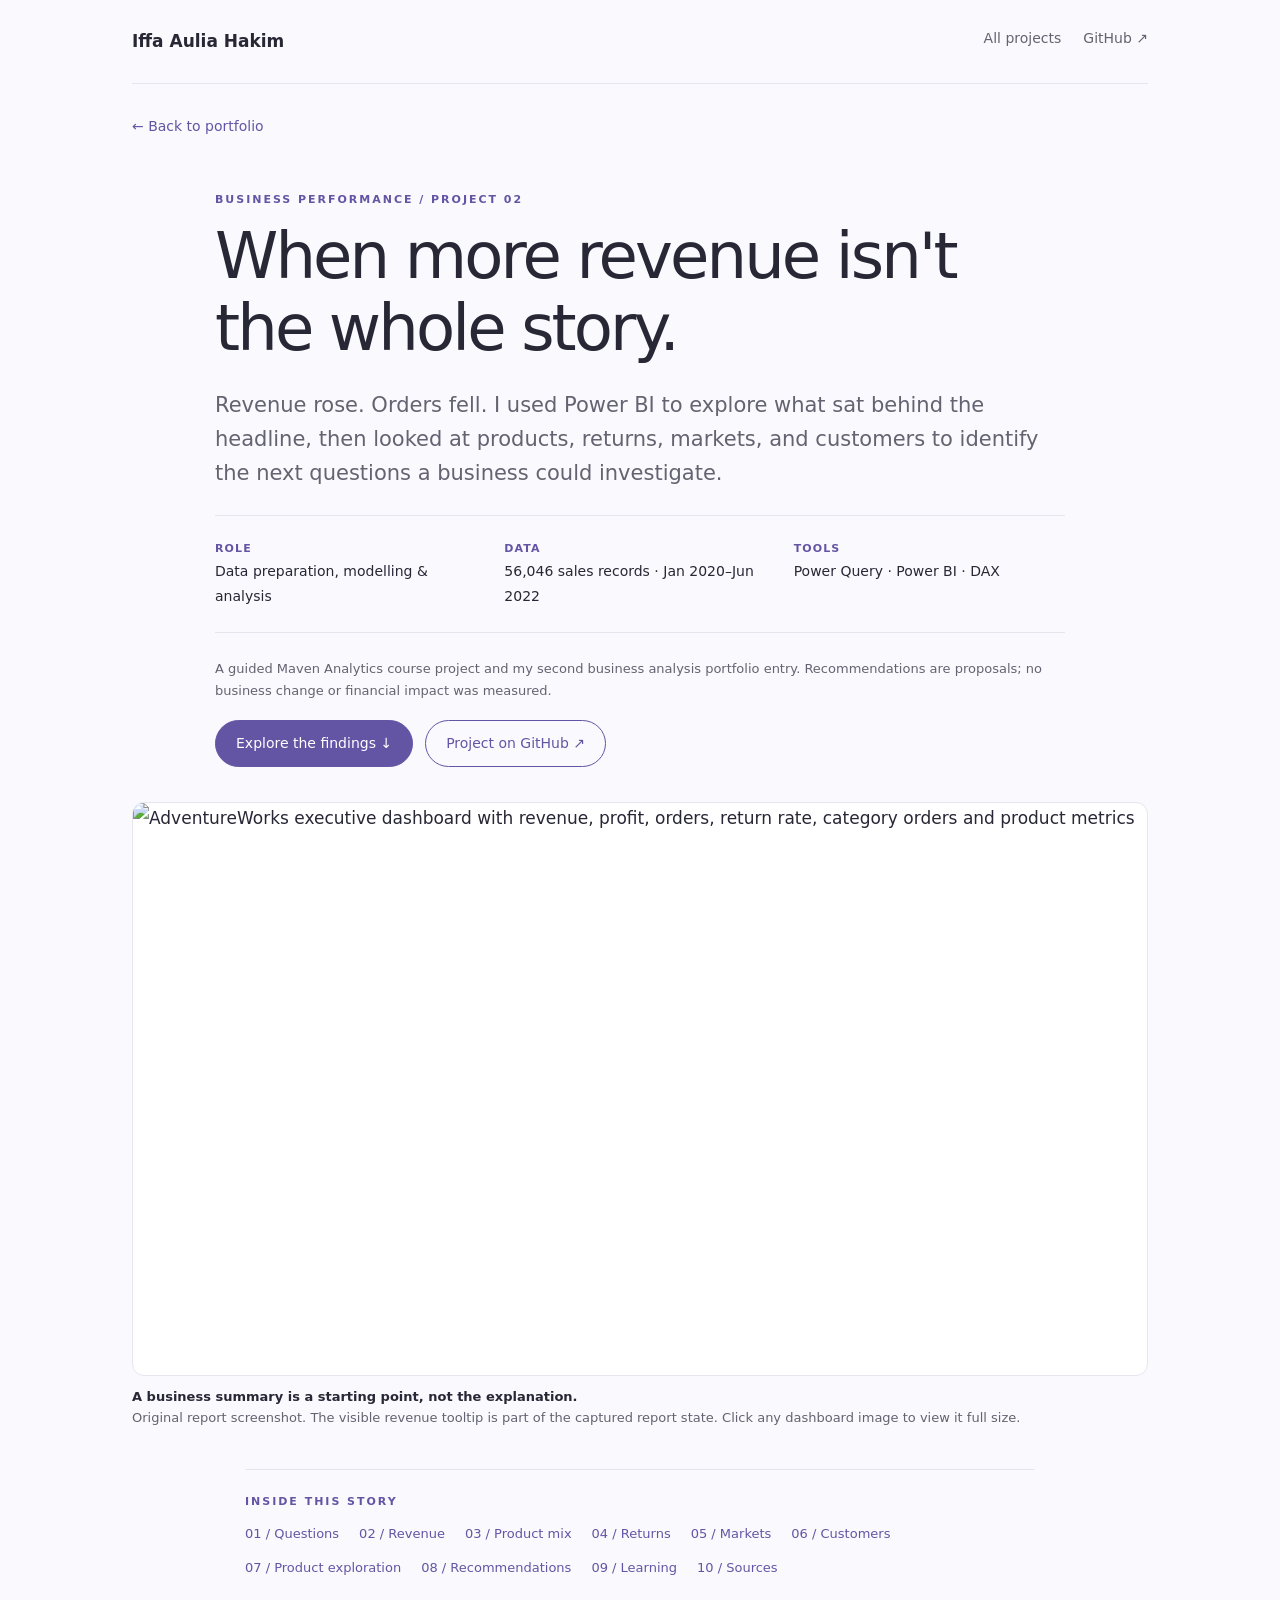
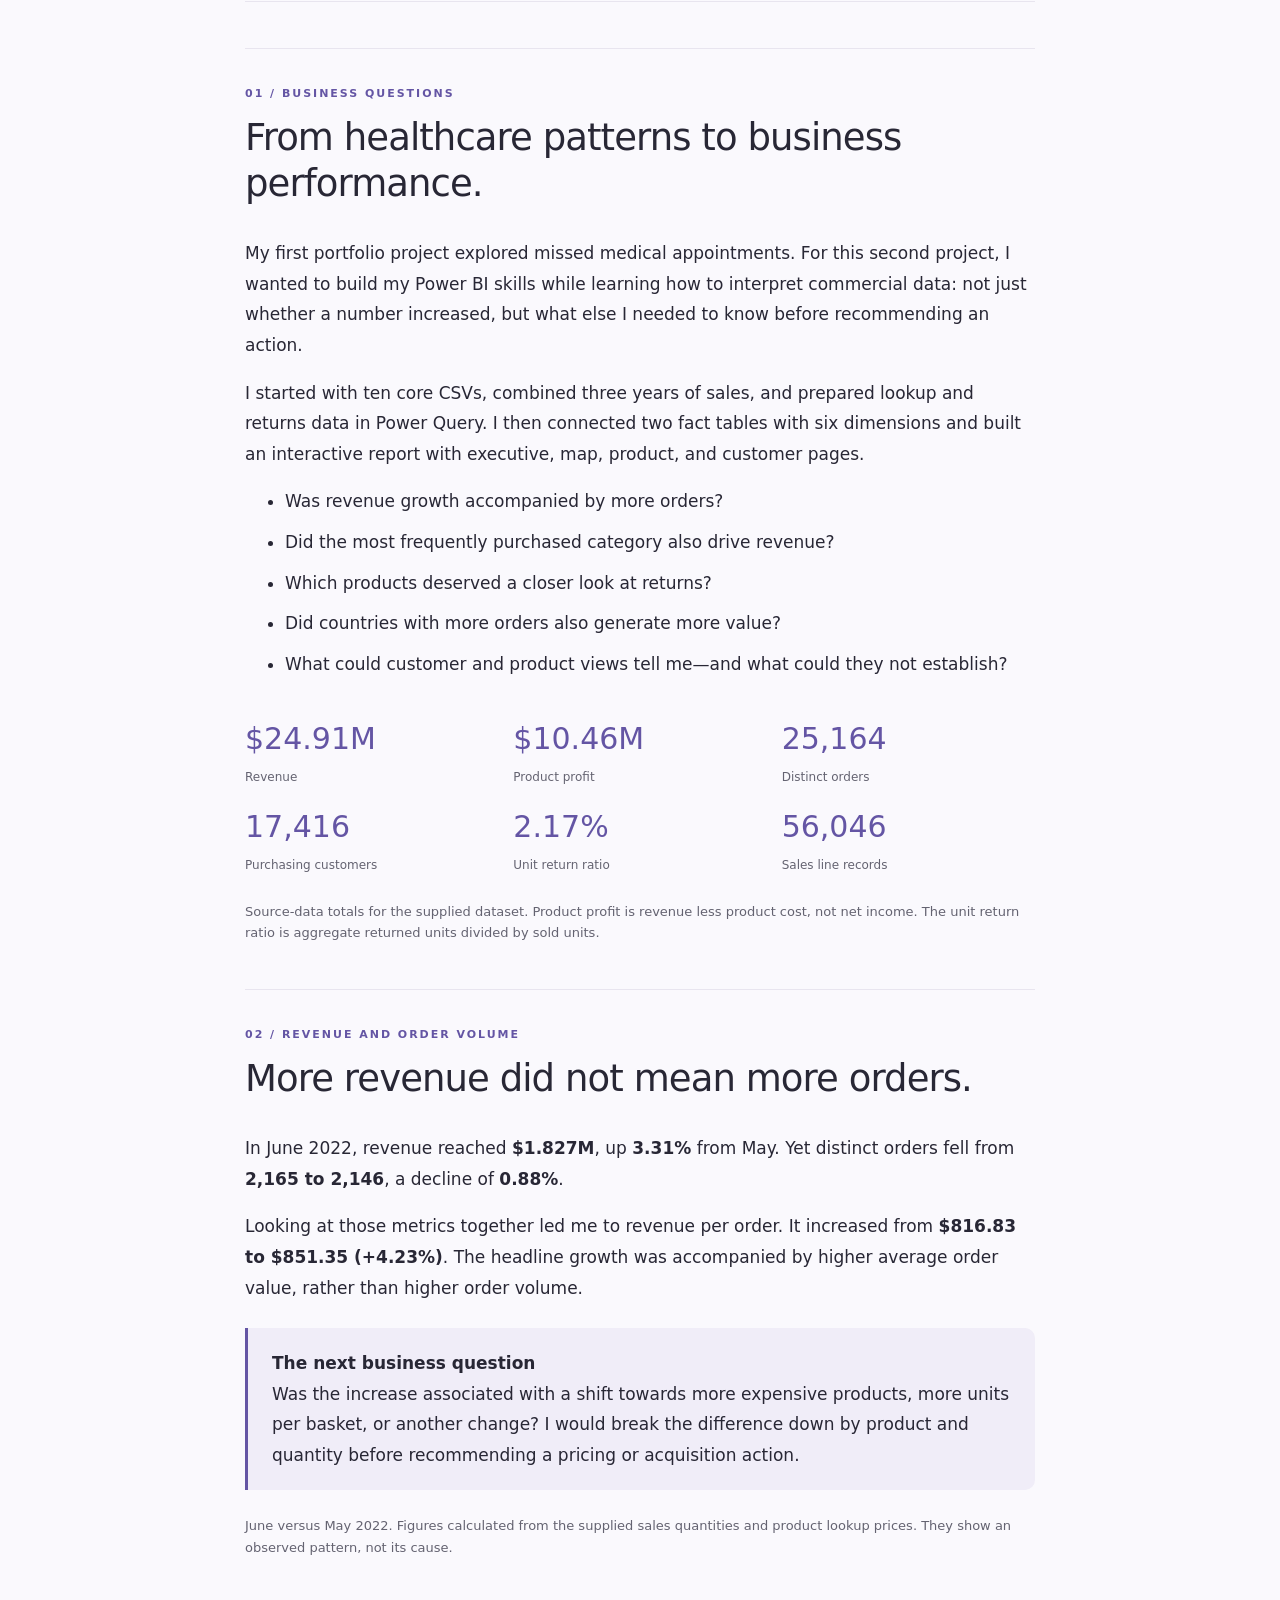
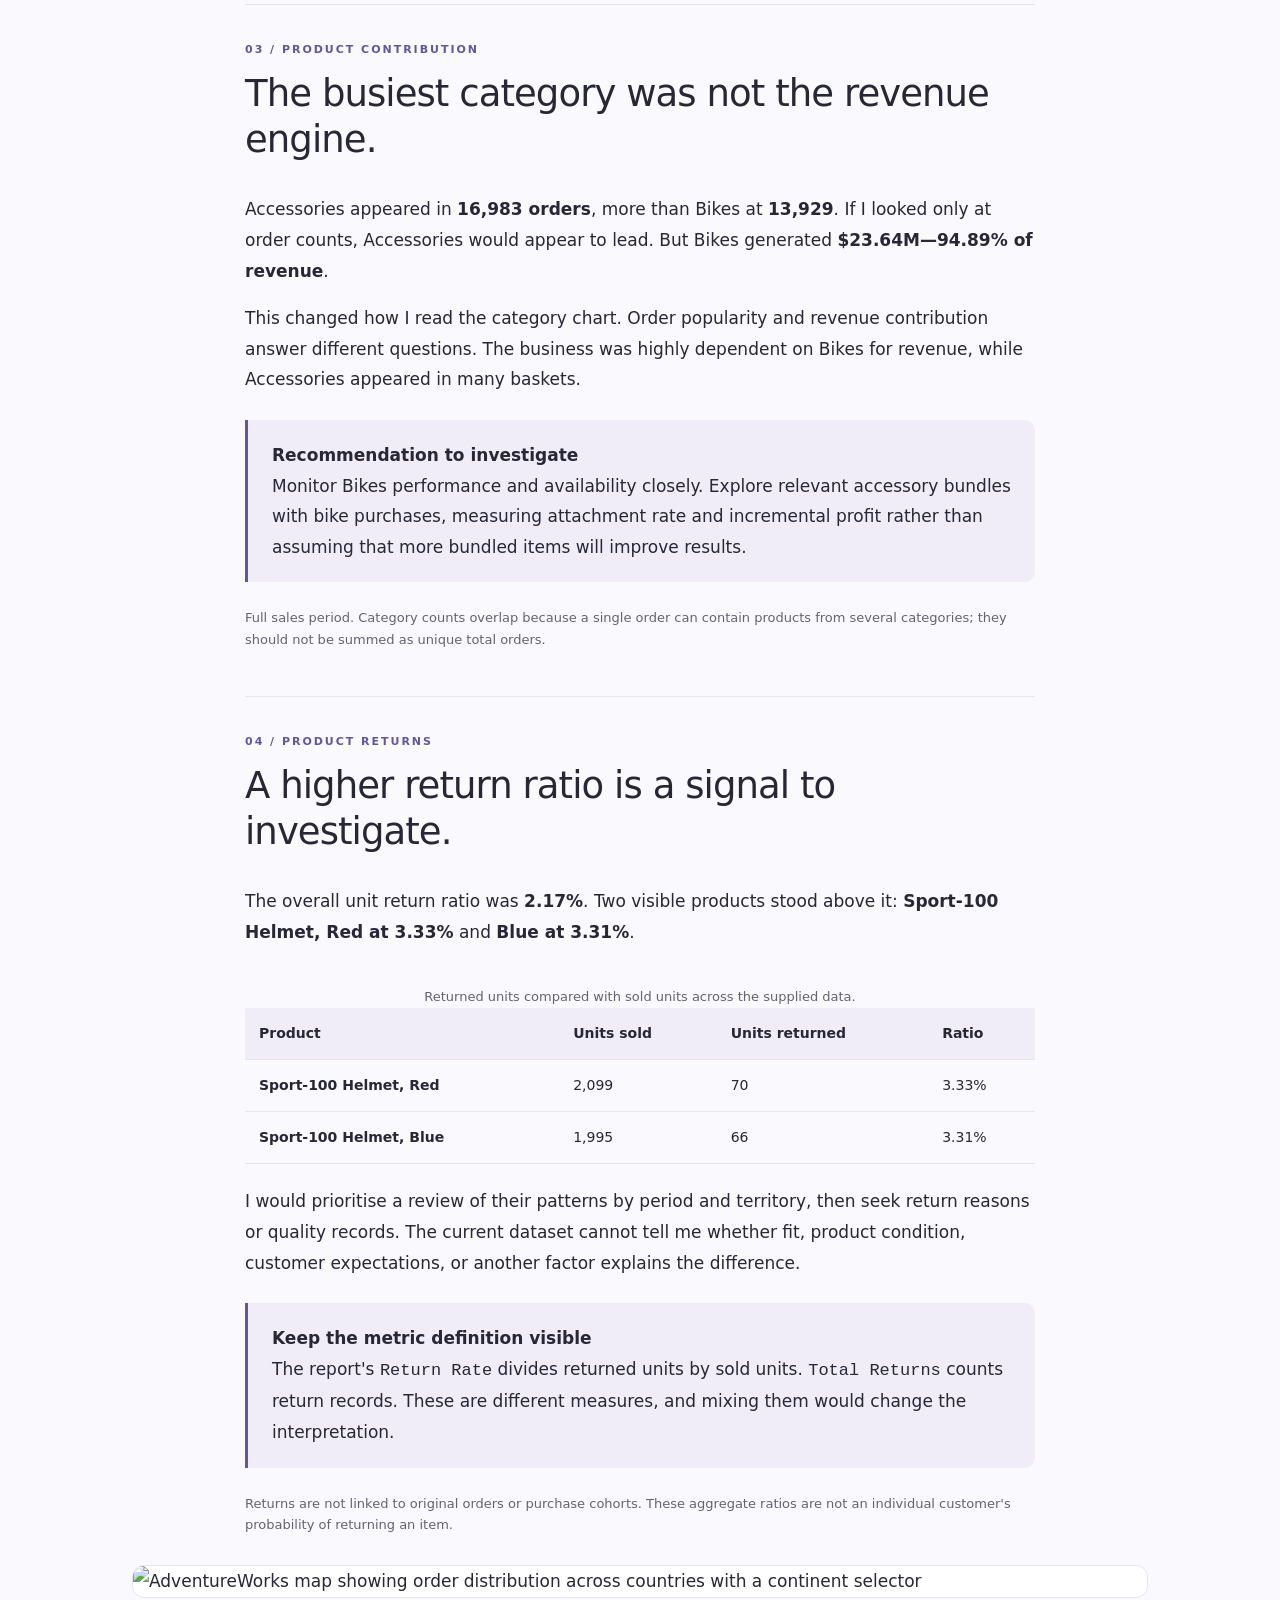
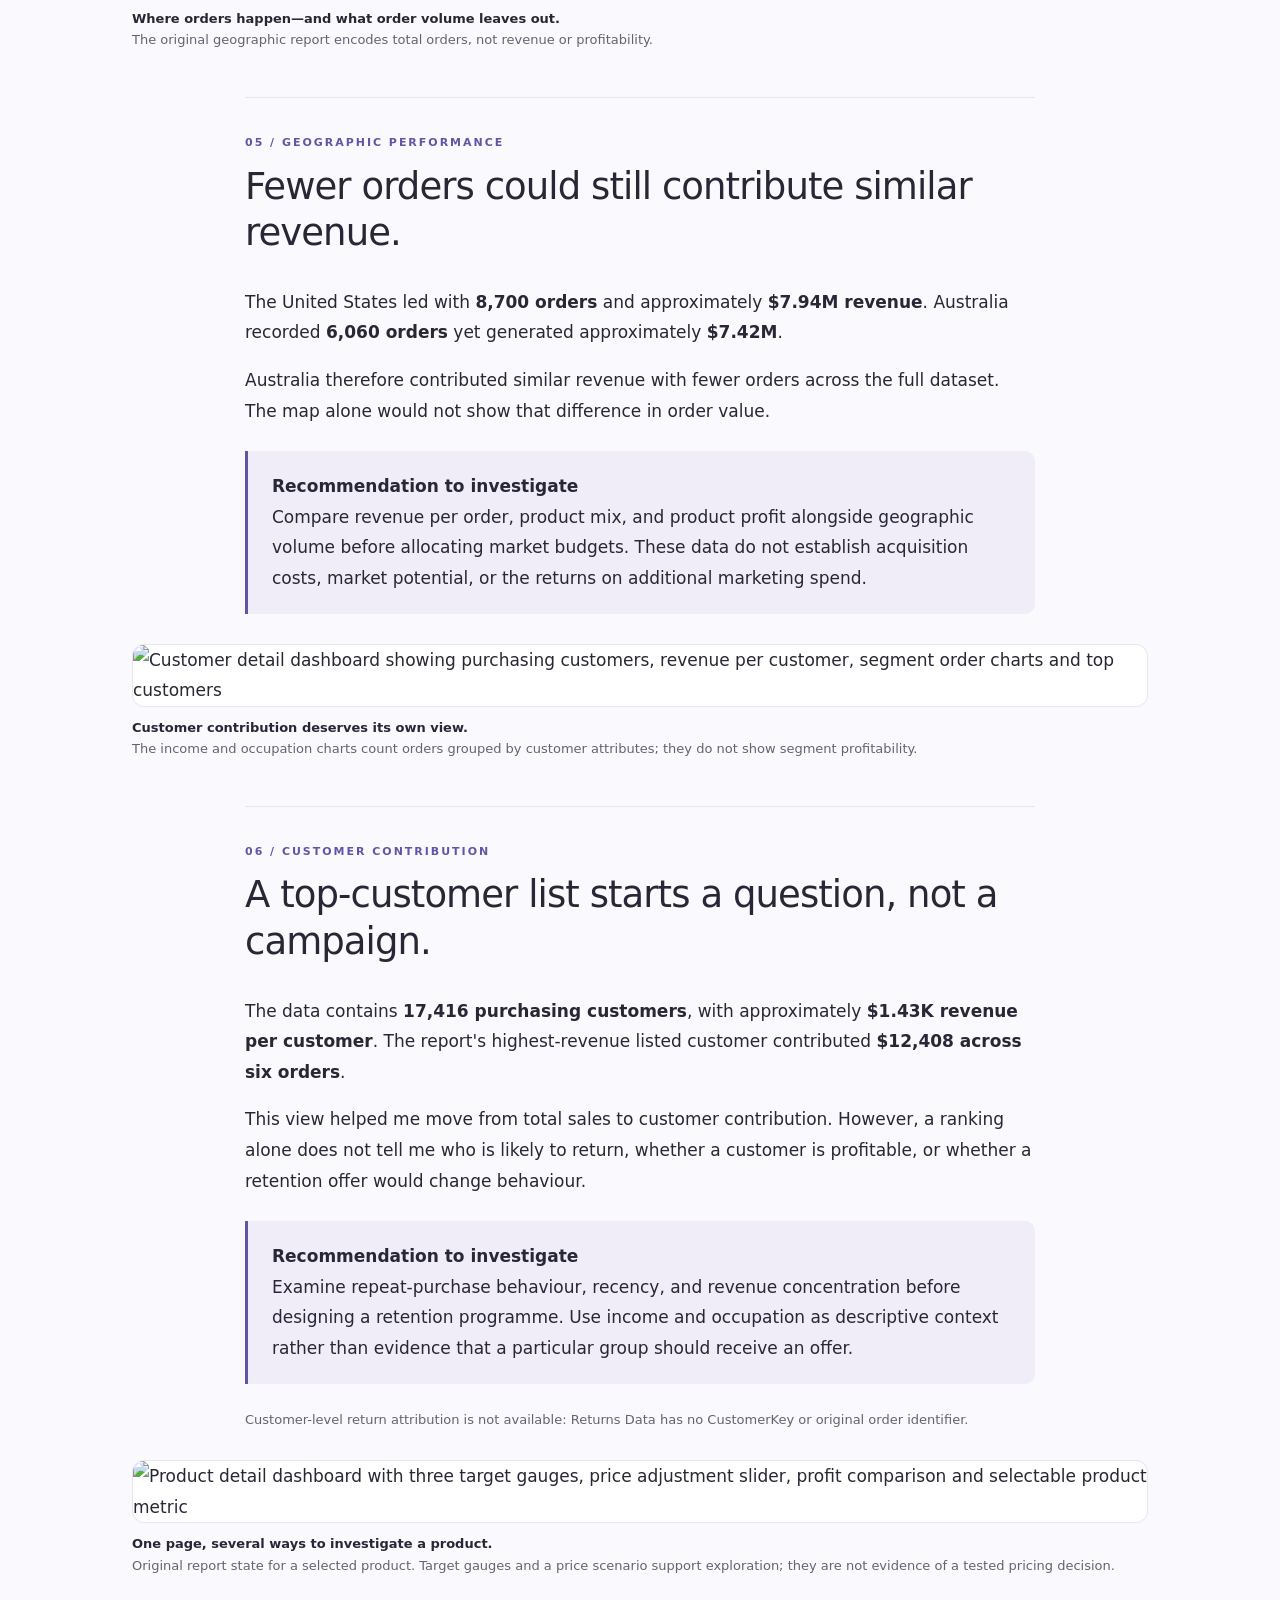
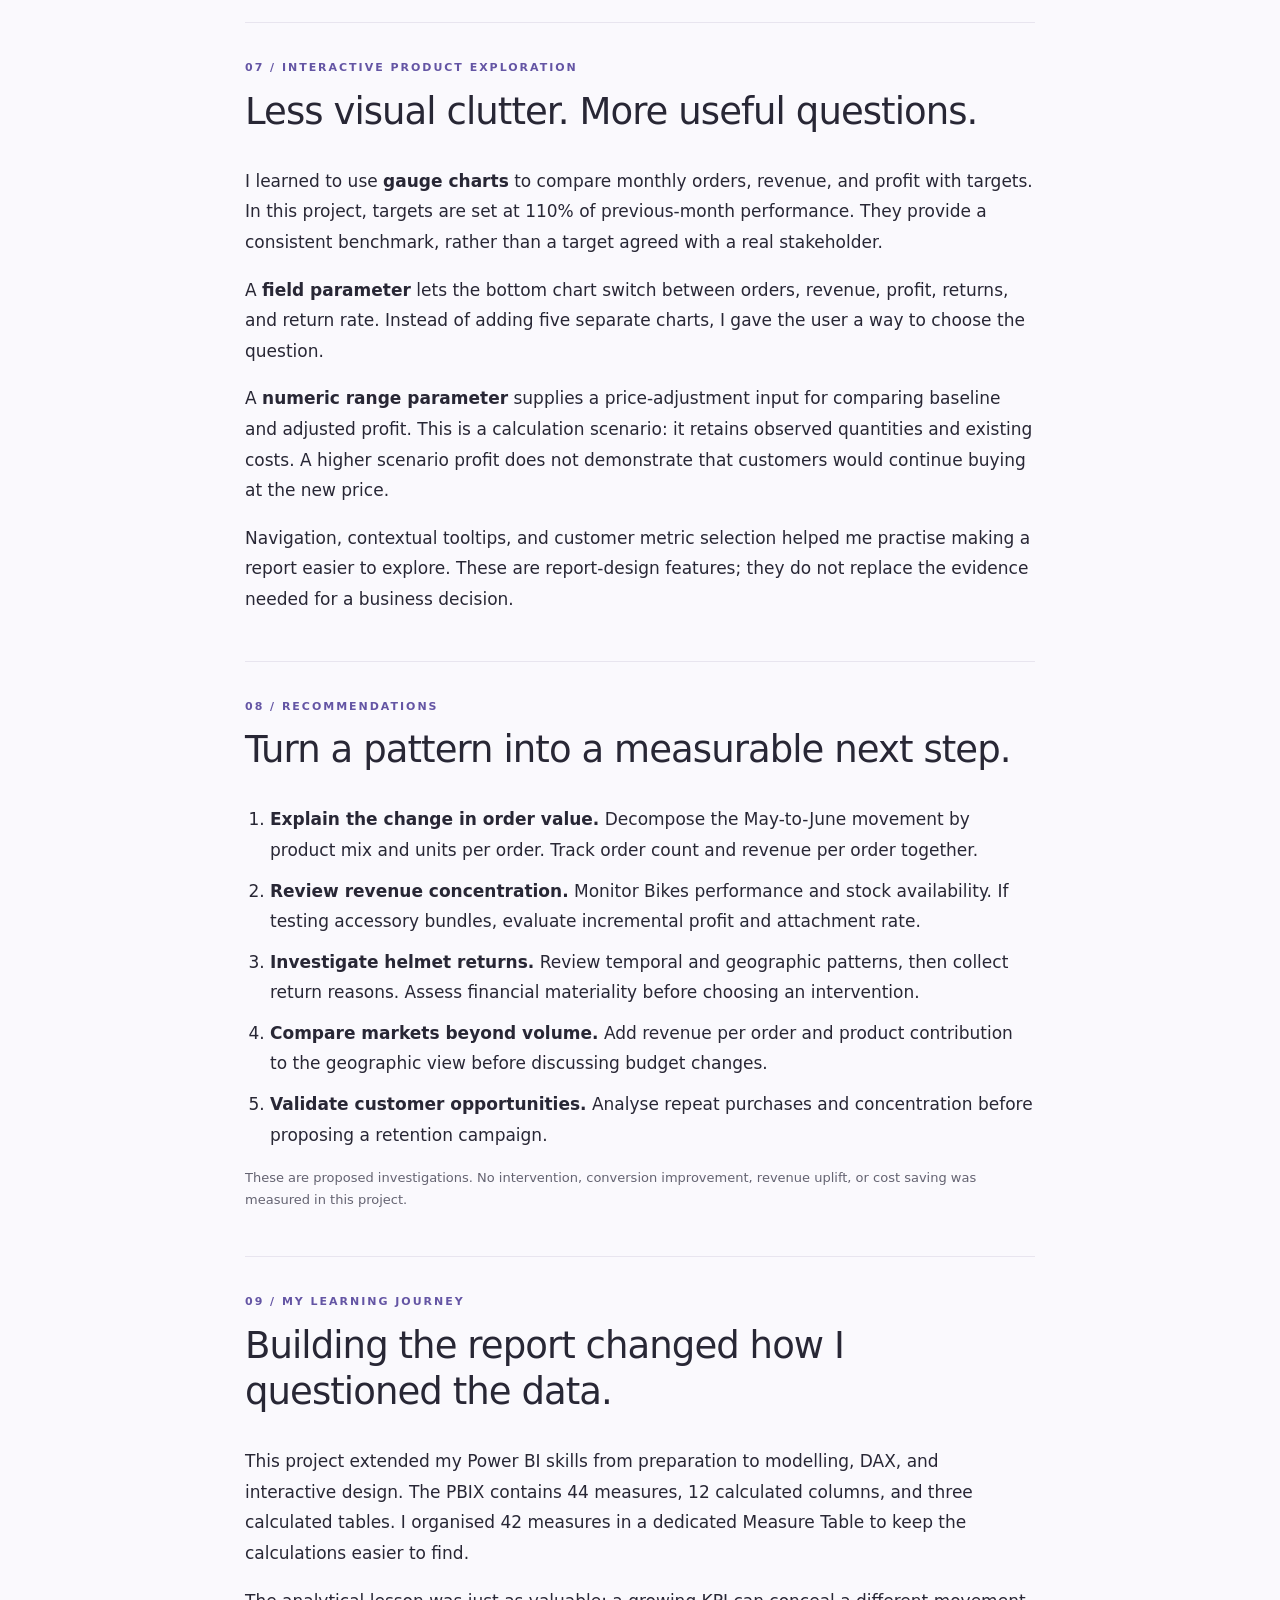
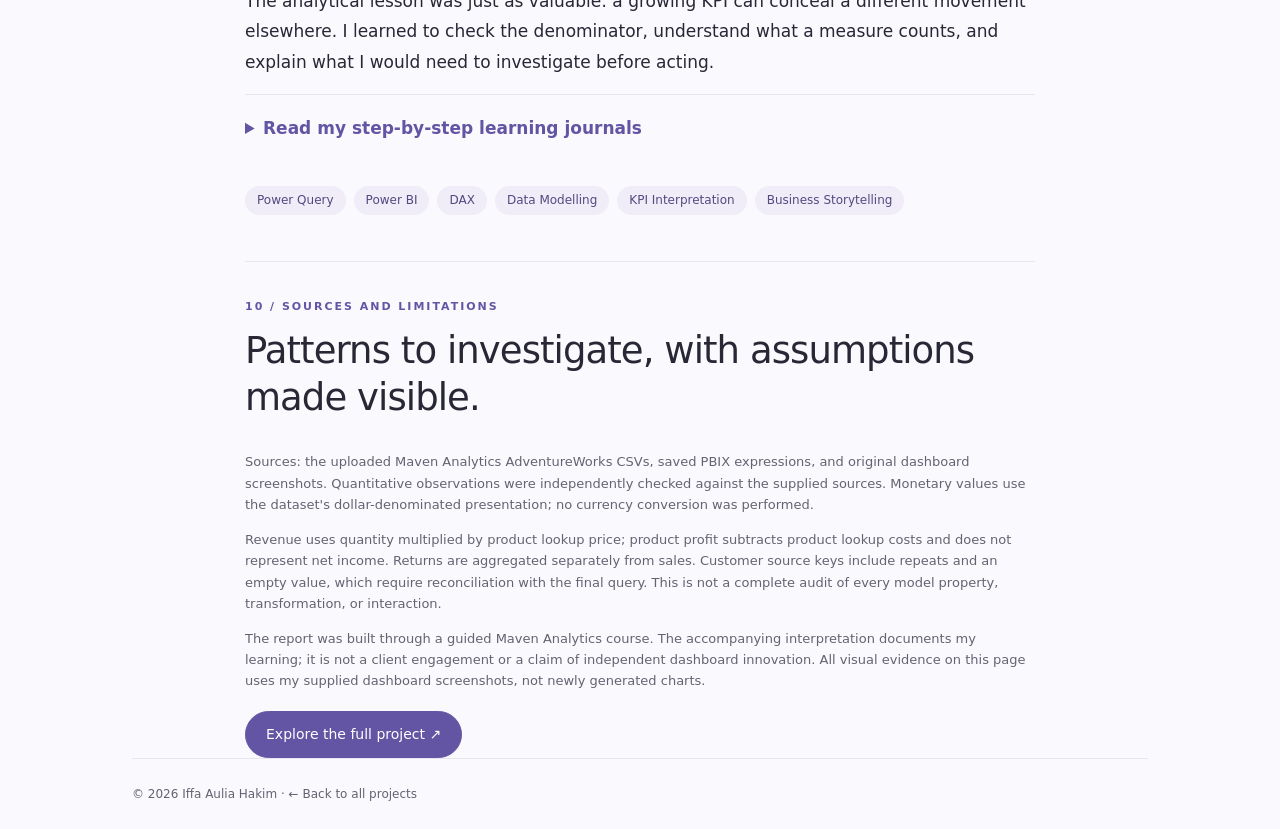
==== adventureworks.html @ 163617a6 "upload adventureworks.html" ====
<!doctype html>
<html lang="en">
<head>
<meta charset="utf-8"><meta name="viewport" content="width=device-width,initial-scale=1">
<meta name="description" content="Revenue grew while orders fell. A Power BI learning project exploring product mix, returns, geography, and customers in AdventureWorks.">
<title>When More Revenue Isn't the Whole Story | Iffa Aulia Hakim</title>
<style>
:root{--ink:#282735;--muted:#646371;--accent:#6455a4;--line:#e8e5ef;--paper:#faf9fd}*{box-sizing:border-box}html{scroll-behavior:smooth}body{margin:0;background:var(--paper);color:var(--ink);font:17px/1.8 system-ui,-apple-system,BlinkMacSystemFont,'Segoe UI',sans-serif}a{color:inherit;text-decoration:none}a:focus-visible{outline:3px solid var(--accent);outline-offset:5px}a:hover{color:var(--accent)}.wrap{max-width:1080px;margin:auto;padding:0 32px}.nav{display:flex;justify-content:space-between;gap:20px;padding:26px 0;border-bottom:1px solid var(--line)}.brand{font-weight:650}.links{display:flex;gap:22px;font-size:14px;color:var(--muted)}main{padding-bottom:70px}.back{display:inline-block;margin-top:30px;font-size:14px;color:var(--accent)}.hero{max-width:850px;margin:50px auto 35px}.eyebrow{text-transform:uppercase;letter-spacing:.18em;font-size:11px;color:var(--accent);font-weight:650}h1,h2,h3,p{margin-top:0}h1{font-size:clamp(37px,6.3vw,64px);font-weight:500;letter-spacing:-.045em;line-height:1.12;margin-bottom:25px}h2{font-size:clamp(27px,4vw,37px);line-height:1.25;font-weight:500;letter-spacing:-.025em}h3{font-size:21px;font-weight:600;line-height:1.4}.lede{font-size:21px;line-height:1.6;color:var(--muted)}.muted,figcaption,.small{color:var(--muted)}.small,figcaption{font-size:13px;line-height:1.65}.meta{display:grid;grid-template-columns:repeat(3,1fr);gap:18px;padding:23px 0;margin:25px 0;border-top:1px solid var(--line);border-bottom:1px solid var(--line);font-size:14px}.meta strong{display:block;font-size:11px;color:var(--accent);text-transform:uppercase;letter-spacing:.1em}.button{display:inline-block;border:1px solid var(--accent);padding:10px 20px;border-radius:28px;background:var(--accent);color:white;font-size:14px;margin:6px 12px 0 0}.button:hover{background:#514385;color:white}.secondary{color:var(--accent);background:transparent}.secondary:hover{background:#f0edf8;color:var(--accent)}figure{margin:30px 0}figure img{display:block;width:100%;height:auto;border:1px solid var(--line);border-radius:12px;background:white}figcaption{margin-top:10px}figcaption strong{display:block;color:var(--ink)}.story{max-width:790px;margin:auto}.toc{border-top:1px solid var(--line);border-bottom:1px solid var(--line);padding:22px 0;margin:40px 0;font-size:13px}.toc div{display:flex;flex-wrap:wrap;gap:10px 20px}.toc a{color:var(--accent)}section.chapter{border-top:1px solid var(--line);margin-top:46px;padding-top:35px;scroll-margin-top:24px}.takeaway{border-left:3px solid var(--accent);background:#f0edf8;padding:20px 24px;border-radius:0 10px 10px 0;margin:25px 0}.takeaway p:last-child{margin-bottom:0}.stats{display:grid;grid-template-columns:repeat(3,1fr);gap:15px;padding:22px 0}.stats strong{display:block;color:var(--accent);font-size:30px;font-weight:500;line-height:1.4}.stats span{font-size:12px;color:var(--muted)}.table-scroll{overflow-x:auto}table{border-collapse:collapse;width:100%;font-size:14px;margin:22px 0}th,td{padding:13px 14px;text-align:left;vertical-align:top;border-bottom:1px solid var(--line)}th{background:#f0edf8;font-weight:600}td:first-child{font-weight:550}li{margin-bottom:10px}ol{padding-left:25px}.tags{display:flex;flex-wrap:wrap;gap:8px;margin:24px 0}.tags span{background:#f0edf8;color:#564880;font-size:12px;padding:4px 12px;border-radius:20px}.footer{font-size:12px;color:var(--muted);border-top:1px solid var(--line);padding:25px 0}.skip{position:absolute;left:-9999px}.skip:focus{left:20px;top:10px;background:white;padding:10px;z-index:2}video{width:100%;border-radius:12px;background:#222}details{padding:18px 0;border-top:1px solid var(--line)}summary{cursor:pointer;color:var(--accent);font-weight:600}@media(max-width:650px){.wrap{padding:0 20px}.nav{font-size:13px}.links{font-size:12px;gap:12px}.hero{margin-top:35px}.lede{font-size:18px}.meta,.stats{grid-template-columns:1fr;gap:15px}.stats{grid-template-columns:repeat(2,1fr)}body{font-size:16px}section.chapter{margin-top:35px;padding-top:28px}}@media(prefers-reduced-motion:reduce){html{scroll-behavior:auto}}
</style>
</head>
<body>
<a class="skip" href="#story">Skip to the story</a>
<header class="wrap"><nav class="nav" aria-label="Main navigation"><a class="brand" href="index.html">Iffa Aulia Hakim</a><div class="links"><a href="index.html#projects">All projects</a><a href="https://github.com/iffaaulia/adventureworks-powerbi-analysis">GitHub ↗</a></div></nav></header>
<main class="wrap" id="story">
<a class="back" href="index.html#projects">← Back to portfolio</a>
<header class="hero"><p class="eyebrow">Business performance / Project 02</p>
<h1>When more revenue isn't the whole story.</h1>
<p class="lede">Revenue rose. Orders fell. I used Power BI to explore what sat behind the headline, then looked at products, returns, markets, and customers to identify the next questions a business could investigate.</p>
<div class="meta"><div><strong>Role</strong>Data preparation, modelling &amp; analysis</div><div><strong>Data</strong>56,046 sales records · Jan 2020–Jun 2022</div><div><strong>Tools</strong>Power Query · Power BI · DAX</div></div>
<p class="small">A guided Maven Analytics course project and my second business analysis portfolio entry. Recommendations are proposals; no business change or financial impact was measured.</p>
<a class="button" href="#revenue">Explore the findings ↓</a><a class="button secondary" href="https://github.com/iffaaulia/adventureworks-powerbi-analysis">Project on GitHub ↗</a>
</header>
<figure><a href="images/adventureworks/exec-dashboard.png" target="_blank" rel="noopener"><img src="images/adventureworks/exec-dashboard.png" alt="AdventureWorks executive dashboard with revenue, profit, orders, return rate, category orders and product metrics" width="1173" height="661"></a><figcaption><strong>A business summary is a starting point, not the explanation.</strong>Original report screenshot. The visible revenue tooltip is part of the captured report state. Click any dashboard image to view it full size.</figcaption></figure>
<div class="story">
<nav class="toc" aria-label="Inside this story"><p class="eyebrow">Inside this story</p><div><a href="#questions">01 / Questions</a><a href="#revenue">02 / Revenue</a><a href="#mix">03 / Product mix</a><a href="#returns">04 / Returns</a><a href="#markets">05 / Markets</a><a href="#customers">06 / Customers</a><a href="#product">07 / Product exploration</a><a href="#recommendations">08 / Recommendations</a><a href="#learning">09 / Learning</a><a href="#limits">10 / Sources</a></div></nav>
<section class="chapter" id="questions"><p class="eyebrow">01 / Business questions</p><h2>From healthcare patterns to business performance.</h2>
<p>My first portfolio project explored missed medical appointments. For this second project, I wanted to build my Power BI skills while learning how to interpret commercial data: not just whether a number increased, but what else I needed to know before recommending an action.</p>
<p>I started with ten core CSVs, combined three years of sales, and prepared lookup and returns data in Power Query. I then connected two fact tables with six dimensions and built an interactive report with executive, map, product, and customer pages.</p>
<ul><li>Was revenue growth accompanied by more orders?</li><li>Did the most frequently purchased category also drive revenue?</li><li>Which products deserved a closer look at returns?</li><li>Did countries with more orders also generate more value?</li><li>What could customer and product views tell me—and what could they not establish?</li></ul>
<div class="stats"><div><strong>$24.91M</strong><span>Revenue</span></div><div><strong>$10.46M</strong><span>Product profit</span></div><div><strong>25,164</strong><span>Distinct orders</span></div><div><strong>17,416</strong><span>Purchasing customers</span></div><div><strong>2.17%</strong><span>Unit return ratio</span></div><div><strong>56,046</strong><span>Sales line records</span></div></div>
<p class="small">Source-data totals for the supplied dataset. Product profit is revenue less product cost, not net income. The unit return ratio is aggregate returned units divided by sold units.</p>
</section>
<section class="chapter" id="revenue"><p class="eyebrow">02 / Revenue and order volume</p><h2>More revenue did not mean more orders.</h2>
<p>In June 2022, revenue reached <strong>$1.827M</strong>, up <strong>3.31%</strong> from May. Yet distinct orders fell from <strong>2,165 to 2,146</strong>, a decline of <strong>0.88%</strong>.</p>
<p>Looking at those metrics together led me to revenue per order. It increased from <strong>$816.83 to $851.35 (+4.23%)</strong>. The headline growth was accompanied by higher average order value, rather than higher order volume.</p>
<div class="takeaway"><strong>The next business question</strong><p>Was the increase associated with a shift towards more expensive products, more units per basket, or another change? I would break the difference down by product and quantity before recommending a pricing or acquisition action.</p></div>
<p class="small">June versus May 2022. Figures calculated from the supplied sales quantities and product lookup prices. They show an observed pattern, not its cause.</p>
</section>
<section class="chapter" id="mix"><p class="eyebrow">03 / Product contribution</p><h2>The busiest category was not the revenue engine.</h2>
<p>Accessories appeared in <strong>16,983 orders</strong>, more than Bikes at <strong>13,929</strong>. If I looked only at order counts, Accessories would appear to lead. But Bikes generated <strong>$23.64M—94.89% of revenue</strong>.</p>
<p>This changed how I read the category chart. Order popularity and revenue contribution answer different questions. The business was highly dependent on Bikes for revenue, while Accessories appeared in many baskets.</p>
<div class="takeaway"><strong>Recommendation to investigate</strong><p>Monitor Bikes performance and availability closely. Explore relevant accessory bundles with bike purchases, measuring attachment rate and incremental profit rather than assuming that more bundled items will improve results.</p></div>
<p class="small">Full sales period. Category counts overlap because a single order can contain products from several categories; they should not be summed as unique total orders.</p>
</section>
<section class="chapter" id="returns"><p class="eyebrow">04 / Product returns</p><h2>A higher return ratio is a signal to investigate.</h2>
<p>The overall unit return ratio was <strong>2.17%</strong>. Two visible products stood above it: <strong>Sport-100 Helmet, Red at 3.33%</strong> and <strong>Blue at 3.31%</strong>.</p>
<div class="table-scroll"><table><caption class="small">Returned units compared with sold units across the supplied data.</caption><thead><tr><th scope="col">Product</th><th scope="col">Units sold</th><th scope="col">Units returned</th><th scope="col">Ratio</th></tr></thead><tbody><tr><td>Sport-100 Helmet, Red</td><td>2,099</td><td>70</td><td>3.33%</td></tr><tr><td>Sport-100 Helmet, Blue</td><td>1,995</td><td>66</td><td>3.31%</td></tr></tbody></table></div>
<p>I would prioritise a review of their patterns by period and territory, then seek return reasons or quality records. The current dataset cannot tell me whether fit, product condition, customer expectations, or another factor explains the difference.</p>
<div class="takeaway"><strong>Keep the metric definition visible</strong><p>The report's <code>Return Rate</code> divides returned units by sold units. <code>Total Returns</code> counts return records. These are different measures, and mixing them would change the interpretation.</p></div>
<p class="small">Returns are not linked to original orders or purchase cohorts. These aggregate ratios are not an individual customer's probability of returning an item.</p>
</section>
</div>
<figure><a href="images/adventureworks/map.png" target="_blank" rel="noopener"><img src="images/adventureworks/map.png" alt="AdventureWorks map showing order distribution across countries with a continent selector" loading="lazy"></a><figcaption><strong>Where orders happen—and what order volume leaves out.</strong>The original geographic report encodes total orders, not revenue or profitability.</figcaption></figure>
<div class="story"><section class="chapter" id="markets"><p class="eyebrow">05 / Geographic performance</p><h2>Fewer orders could still contribute similar revenue.</h2>
<p>The United States led with <strong>8,700 orders</strong> and approximately <strong>$7.94M revenue</strong>. Australia recorded <strong>6,060 orders</strong> yet generated approximately <strong>$7.42M</strong>.</p>
<p>Australia therefore contributed similar revenue with fewer orders across the full dataset. The map alone would not show that difference in order value.</p>
<div class="takeaway"><strong>Recommendation to investigate</strong><p>Compare revenue per order, product mix, and product profit alongside geographic volume before allocating market budgets. These data do not establish acquisition costs, market potential, or the returns on additional marketing spend.</p></div>
</section></div>
<figure><a href="images/adventureworks/customer-detail.png" target="_blank" rel="noopener"><img src="images/adventureworks/customer-detail.png" alt="Customer detail dashboard showing purchasing customers, revenue per customer, segment order charts and top customers" loading="lazy"></a><figcaption><strong>Customer contribution deserves its own view.</strong>The income and occupation charts count orders grouped by customer attributes; they do not show segment profitability.</figcaption></figure>
<div class="story"><section class="chapter" id="customers"><p class="eyebrow">06 / Customer contribution</p><h2>A top-customer list starts a question, not a campaign.</h2>
<p>The data contains <strong>17,416 purchasing customers</strong>, with approximately <strong>$1.43K revenue per customer</strong>. The report's highest-revenue listed customer contributed <strong>$12,408 across six orders</strong>.</p>
<p>This view helped me move from total sales to customer contribution. However, a ranking alone does not tell me who is likely to return, whether a customer is profitable, or whether a retention offer would change behaviour.</p>
<div class="takeaway"><strong>Recommendation to investigate</strong><p>Examine repeat-purchase behaviour, recency, and revenue concentration before designing a retention programme. Use income and occupation as descriptive context rather than evidence that a particular group should receive an offer.</p></div>
<p class="small">Customer-level return attribution is not available: Returns Data has no CustomerKey or original order identifier.</p>
</section></div>
<figure><a href="images/adventureworks/product-detail.png" target="_blank" rel="noopener"><img src="images/adventureworks/product-detail.png" alt="Product detail dashboard with three target gauges, price adjustment slider, profit comparison and selectable product metric" loading="lazy"></a><figcaption><strong>One page, several ways to investigate a product.</strong>Original report state for a selected product. Target gauges and a price scenario support exploration; they are not evidence of a tested pricing decision.</figcaption></figure>
<div class="story"><section class="chapter" id="product"><p class="eyebrow">07 / Interactive product exploration</p><h2>Less visual clutter. More useful questions.</h2>
<p>I learned to use <strong>gauge charts</strong> to compare monthly orders, revenue, and profit with targets. In this project, targets are set at 110% of previous-month performance. They provide a consistent benchmark, rather than a target agreed with a real stakeholder.</p>
<p>A <strong>field parameter</strong> lets the bottom chart switch between orders, revenue, profit, returns, and return rate. Instead of adding five separate charts, I gave the user a way to choose the question.</p>
<p>A <strong>numeric range parameter</strong> supplies a price-adjustment input for comparing baseline and adjusted profit. This is a calculation scenario: it retains observed quantities and existing costs. A higher scenario profit does not demonstrate that customers would continue buying at the new price.</p>
<p>Navigation, contextual tooltips, and customer metric selection helped me practise making a report easier to explore. These are report-design features; they do not replace the evidence needed for a business decision.</p>
<!-- OPTIONAL VIDEO: after uploading the actual file, insert the video section from HOW-TO-UPLOAD.md here. No video file is included in this package. -->
</section>
<section class="chapter" id="recommendations"><p class="eyebrow">08 / Recommendations</p><h2>Turn a pattern into a measurable next step.</h2>
<ol><li><strong>Explain the change in order value.</strong> Decompose the May-to-June movement by product mix and units per order. Track order count and revenue per order together.</li><li><strong>Review revenue concentration.</strong> Monitor Bikes performance and stock availability. If testing accessory bundles, evaluate incremental profit and attachment rate.</li><li><strong>Investigate helmet returns.</strong> Review temporal and geographic patterns, then collect return reasons. Assess financial materiality before choosing an intervention.</li><li><strong>Compare markets beyond volume.</strong> Add revenue per order and product contribution to the geographic view before discussing budget changes.</li><li><strong>Validate customer opportunities.</strong> Analyse repeat purchases and concentration before proposing a retention campaign.</li></ol>
<p class="small">These are proposed investigations. No intervention, conversion improvement, revenue uplift, or cost saving was measured in this project.</p>
</section>
<section class="chapter" id="learning"><p class="eyebrow">09 / My learning journey</p><h2>Building the report changed how I questioned the data.</h2>
<p>This project extended my Power BI skills from preparation to modelling, DAX, and interactive design. The PBIX contains 44 measures, 12 calculated columns, and three calculated tables. I organised 42 measures in a dedicated Measure Table to keep the calculations easier to find.</p>
<p>The analytical lesson was just as valuable: a growing KPI can conceal a different movement elsewhere. I learned to check the denominator, understand what a measure counts, and explain what I would need to investigate before acting.</p>
<details><summary>Read my step-by-step learning journals</summary><ul><li><a href="documents/adventureworks/AdventureWorks-01-Connecting-and-Shaping-Data-English.pdf">01 / Connecting and Shaping the Data (PDF)</a></li><li><a href="documents/adventureworks/AdventureWorks-02-Data-Modelling-English.pdf">02 / Data Modelling (PDF)</a></li><li><a href="documents/adventureworks/AdventureWorks-03-Learning-DAX-English.pdf">03 / Learning DAX (PDF)</a></li></ul></details>
<div class="tags"><span>Power Query</span><span>Power BI</span><span>DAX</span><span>Data Modelling</span><span>KPI Interpretation</span><span>Business Storytelling</span></div>
</section>
<section class="chapter" id="limits"><p class="eyebrow">10 / Sources and limitations</p><h2>Patterns to investigate, with assumptions made visible.</h2>
<p class="small">Sources: the uploaded Maven Analytics AdventureWorks CSVs, saved PBIX expressions, and original dashboard screenshots. Quantitative observations were independently checked against the supplied sources. Monetary values use the dataset's dollar-denominated presentation; no currency conversion was performed.</p>
<p class="small">Revenue uses quantity multiplied by product lookup price; product profit subtracts product lookup costs and does not represent net income. Returns are aggregated separately from sales. Customer source keys include repeats and an empty value, which require reconciliation with the final query. This is not a complete audit of every model property, transformation, or interaction.</p>
<p class="small">The report was built through a guided Maven Analytics course. The accompanying interpretation documents my learning; it is not a client engagement or a claim of independent dashboard innovation. All visual evidence on this page uses my supplied dashboard screenshots, not newly generated charts.</p>
<a class="button" href="https://github.com/iffaaulia/adventureworks-powerbi-analysis">Explore the full project ↗</a>
</section></div>
</main><footer class="wrap"><div class="footer">© 2026 Iffa Aulia Hakim · <a href="index.html#projects">← Back to all projects</a></div></footer>
</body></html>
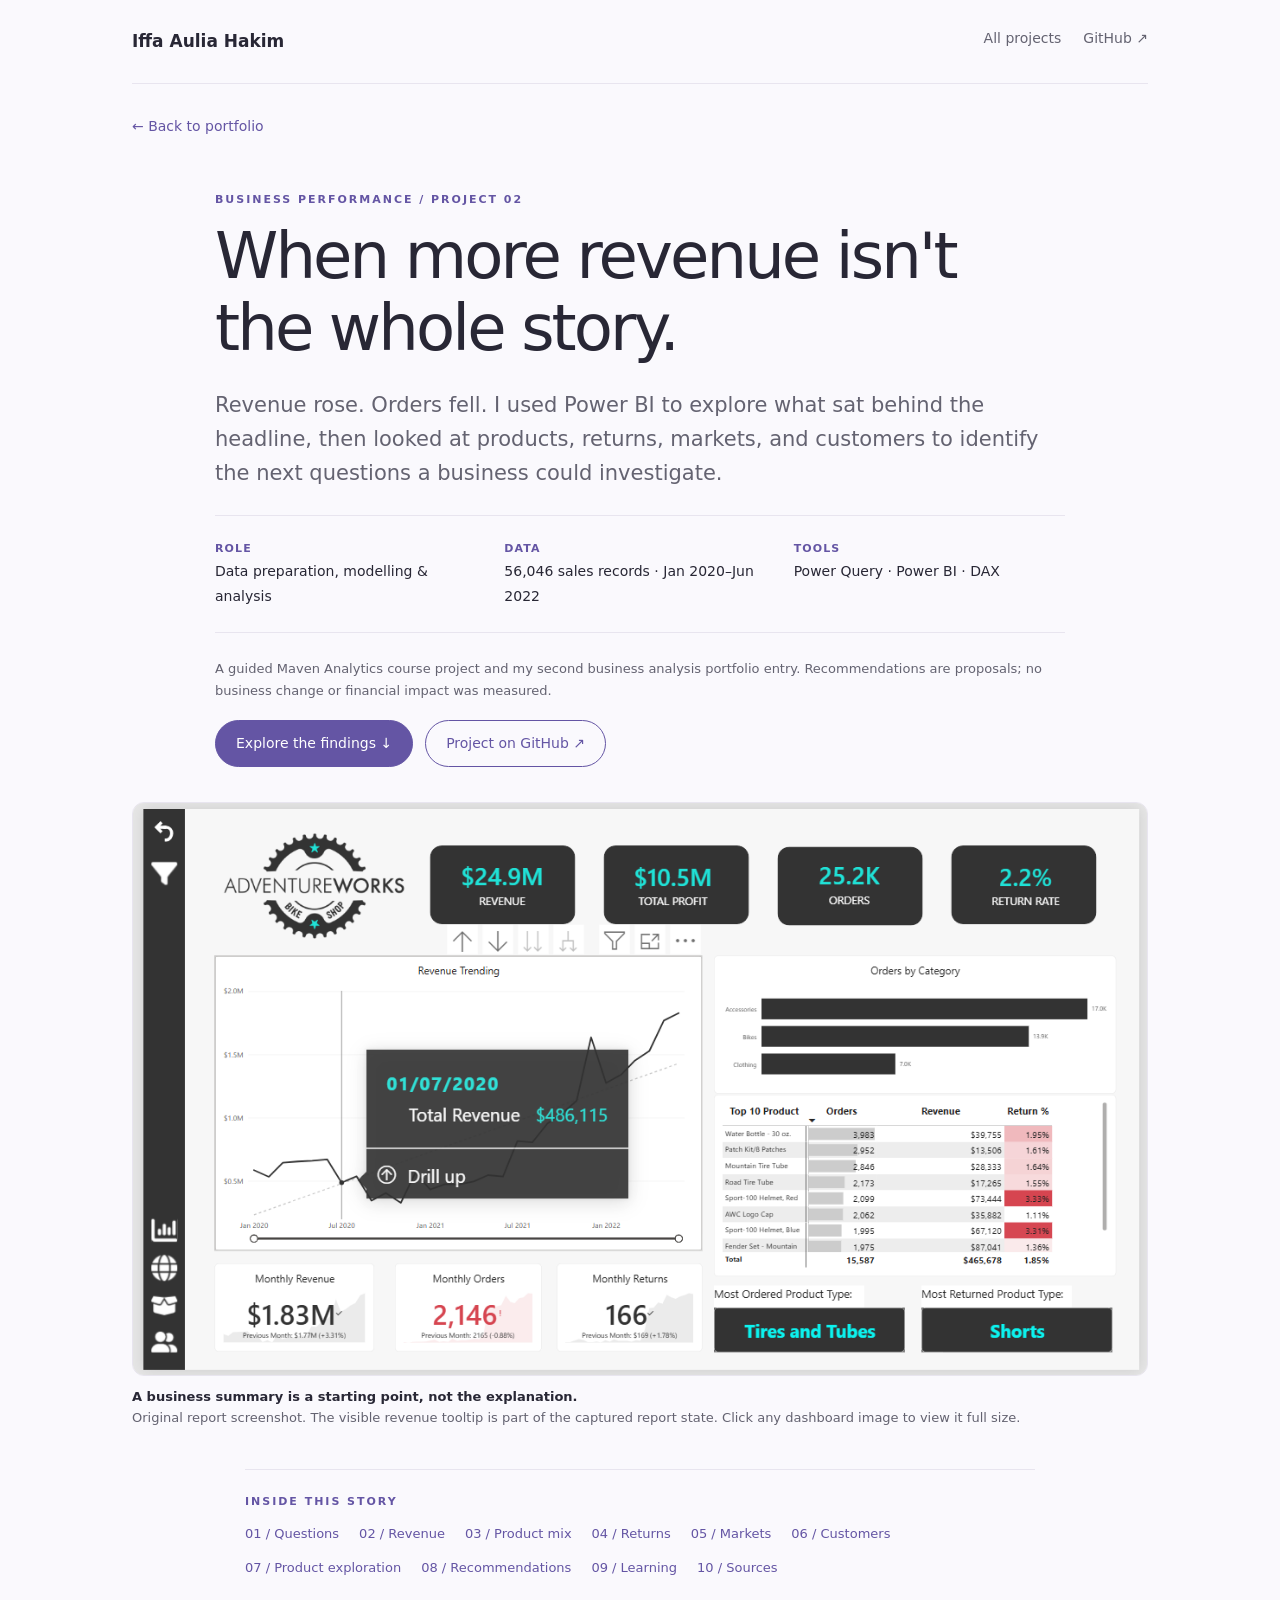
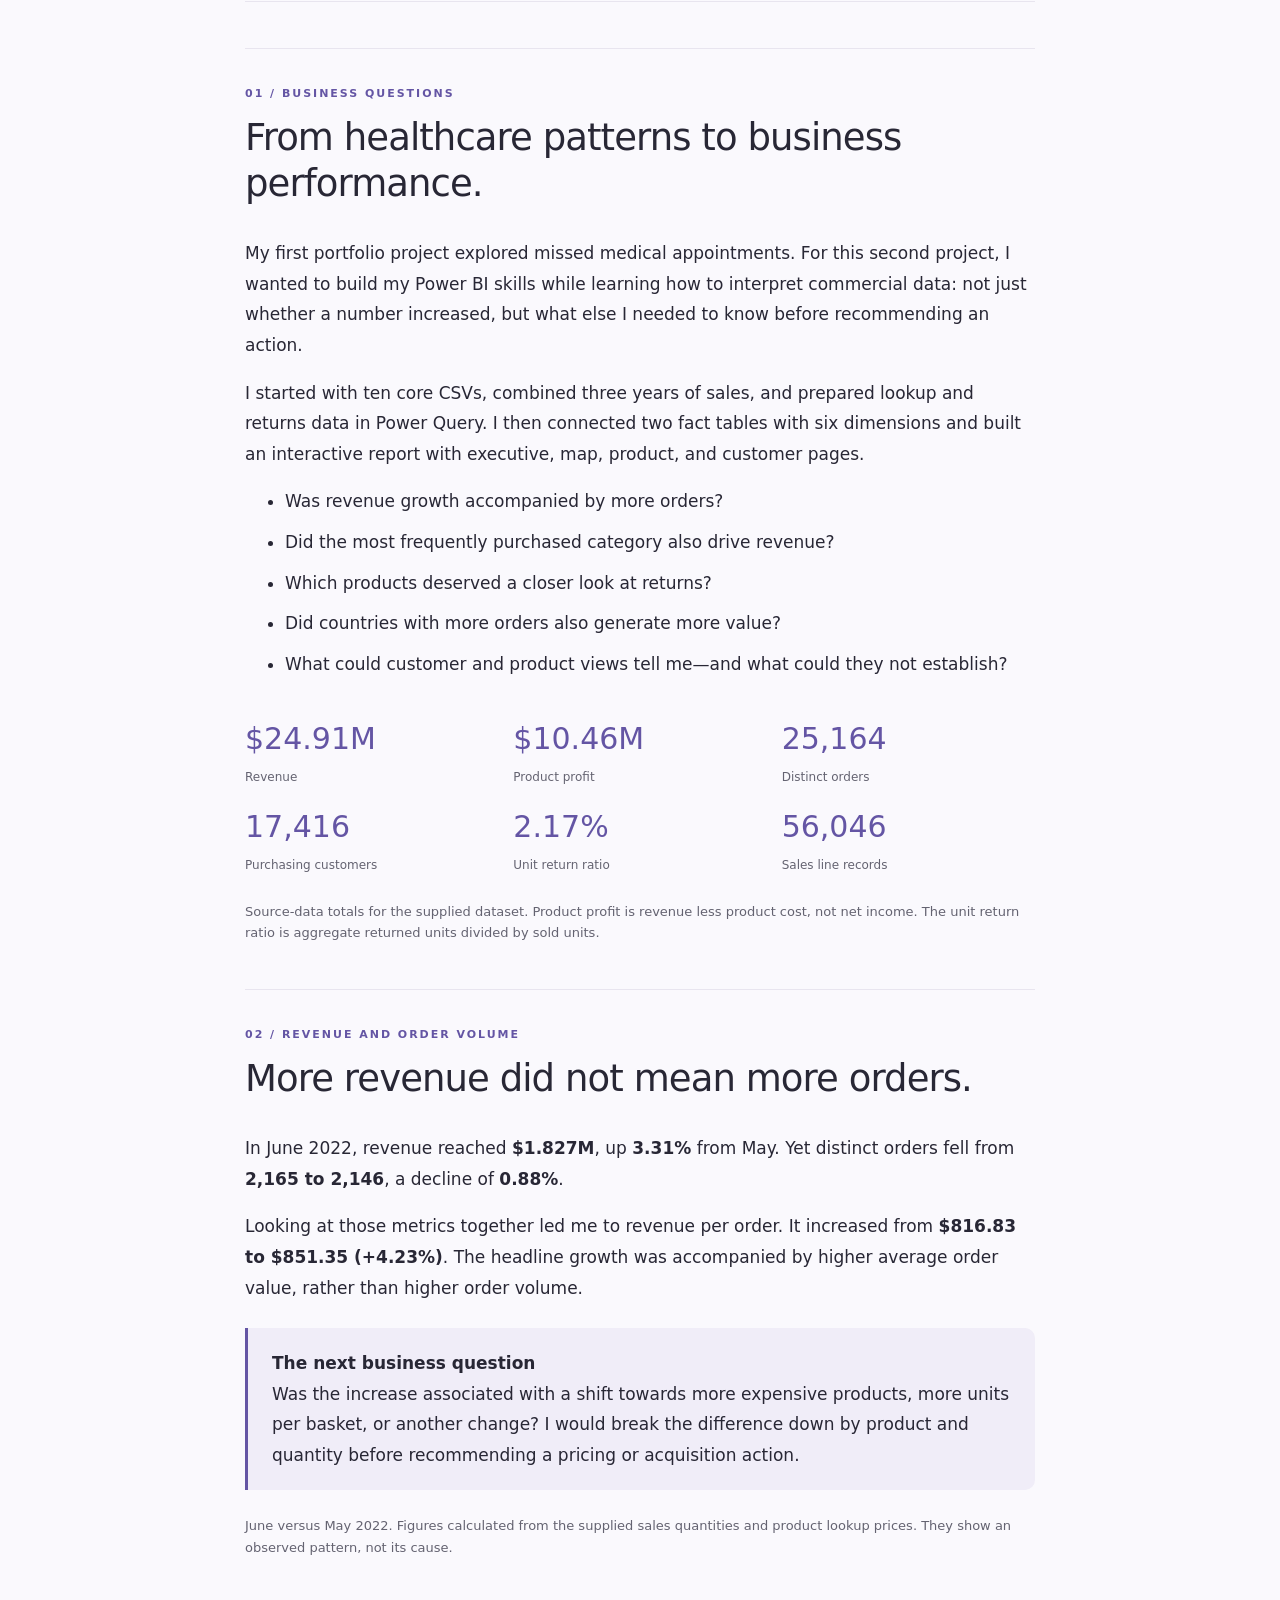
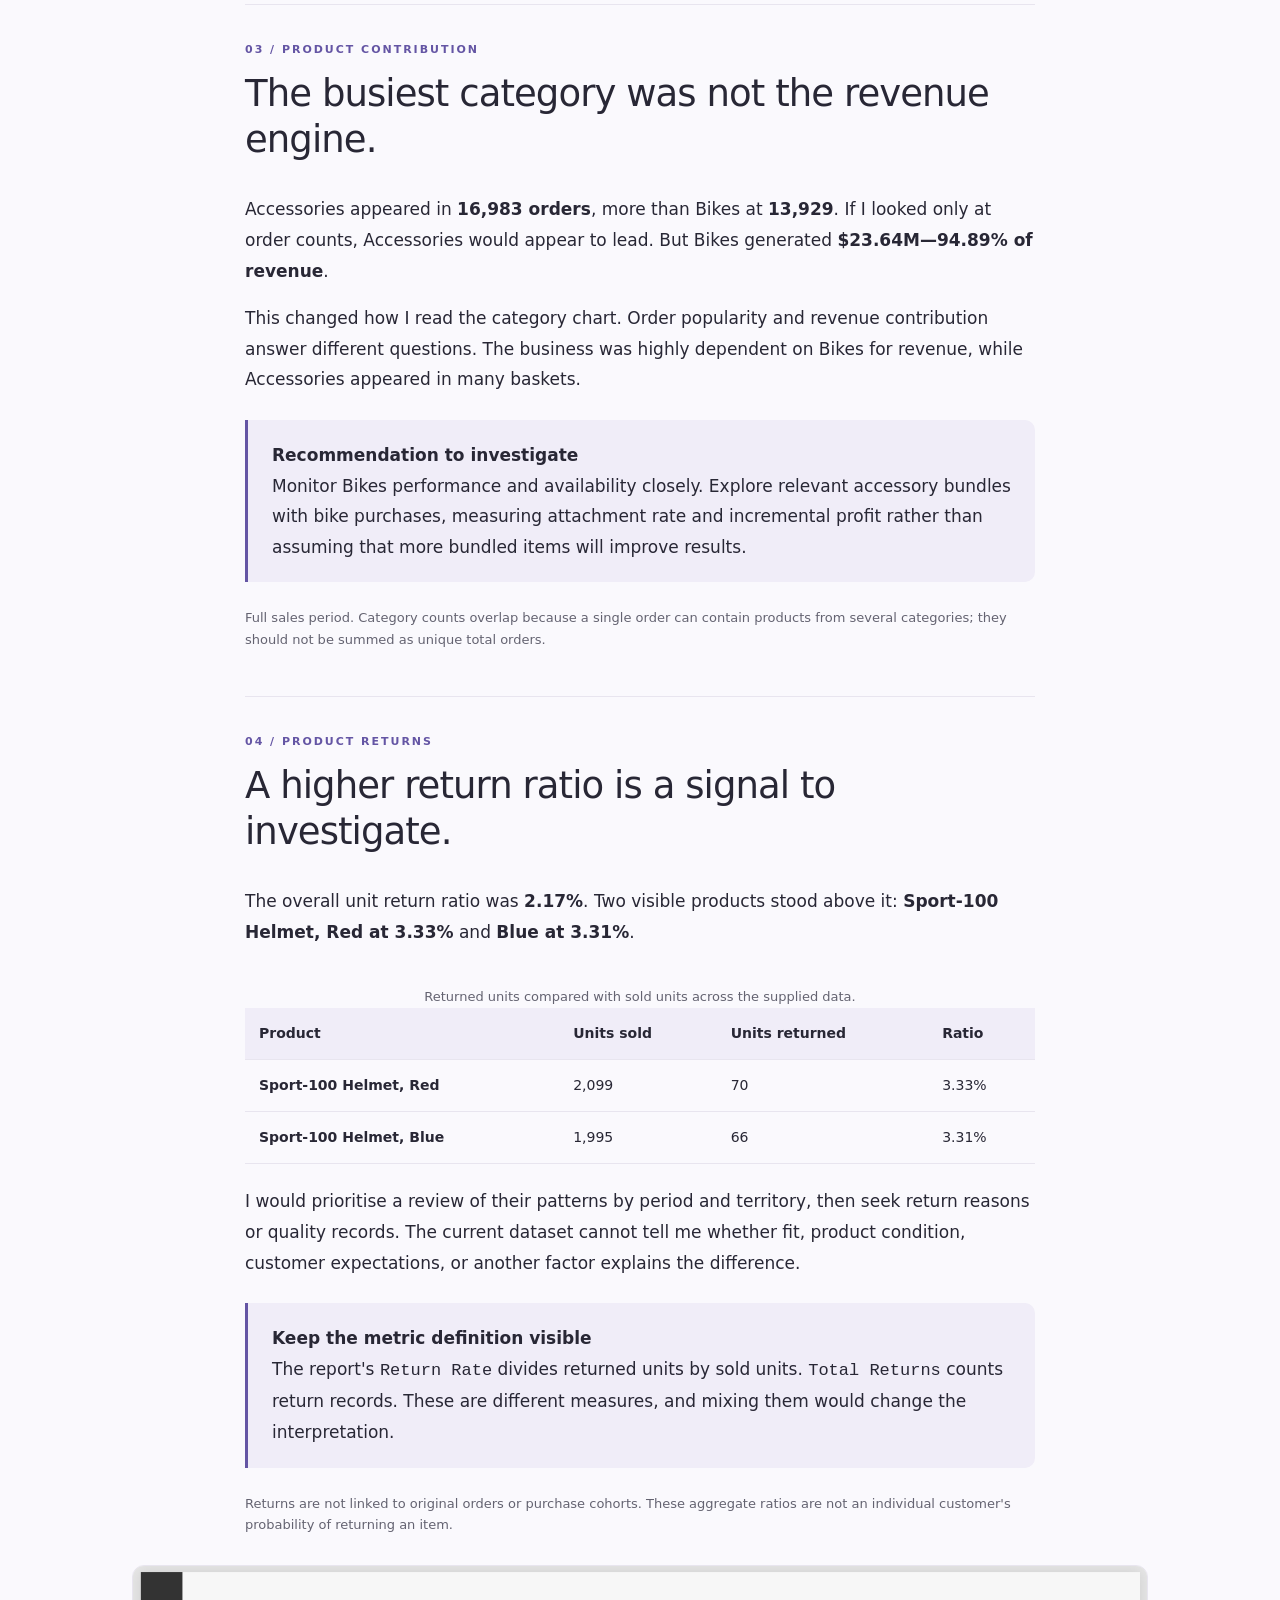
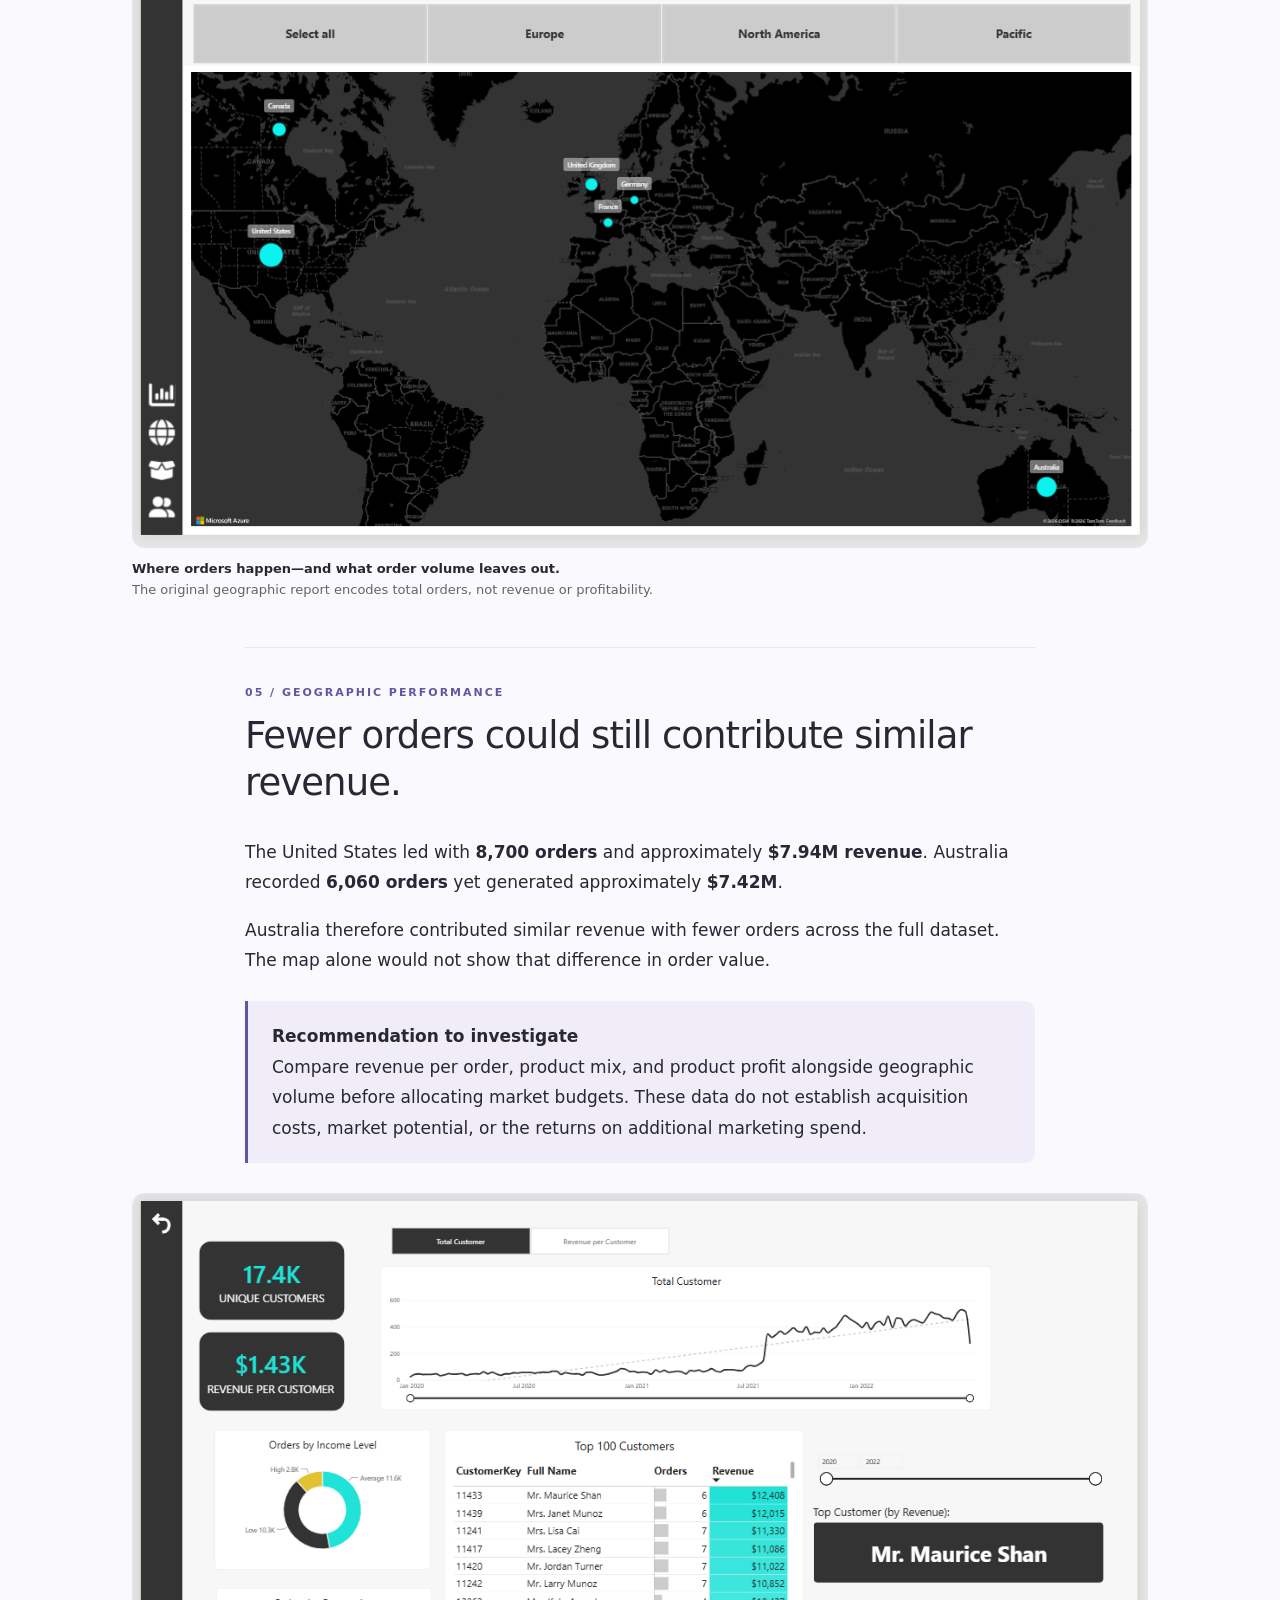
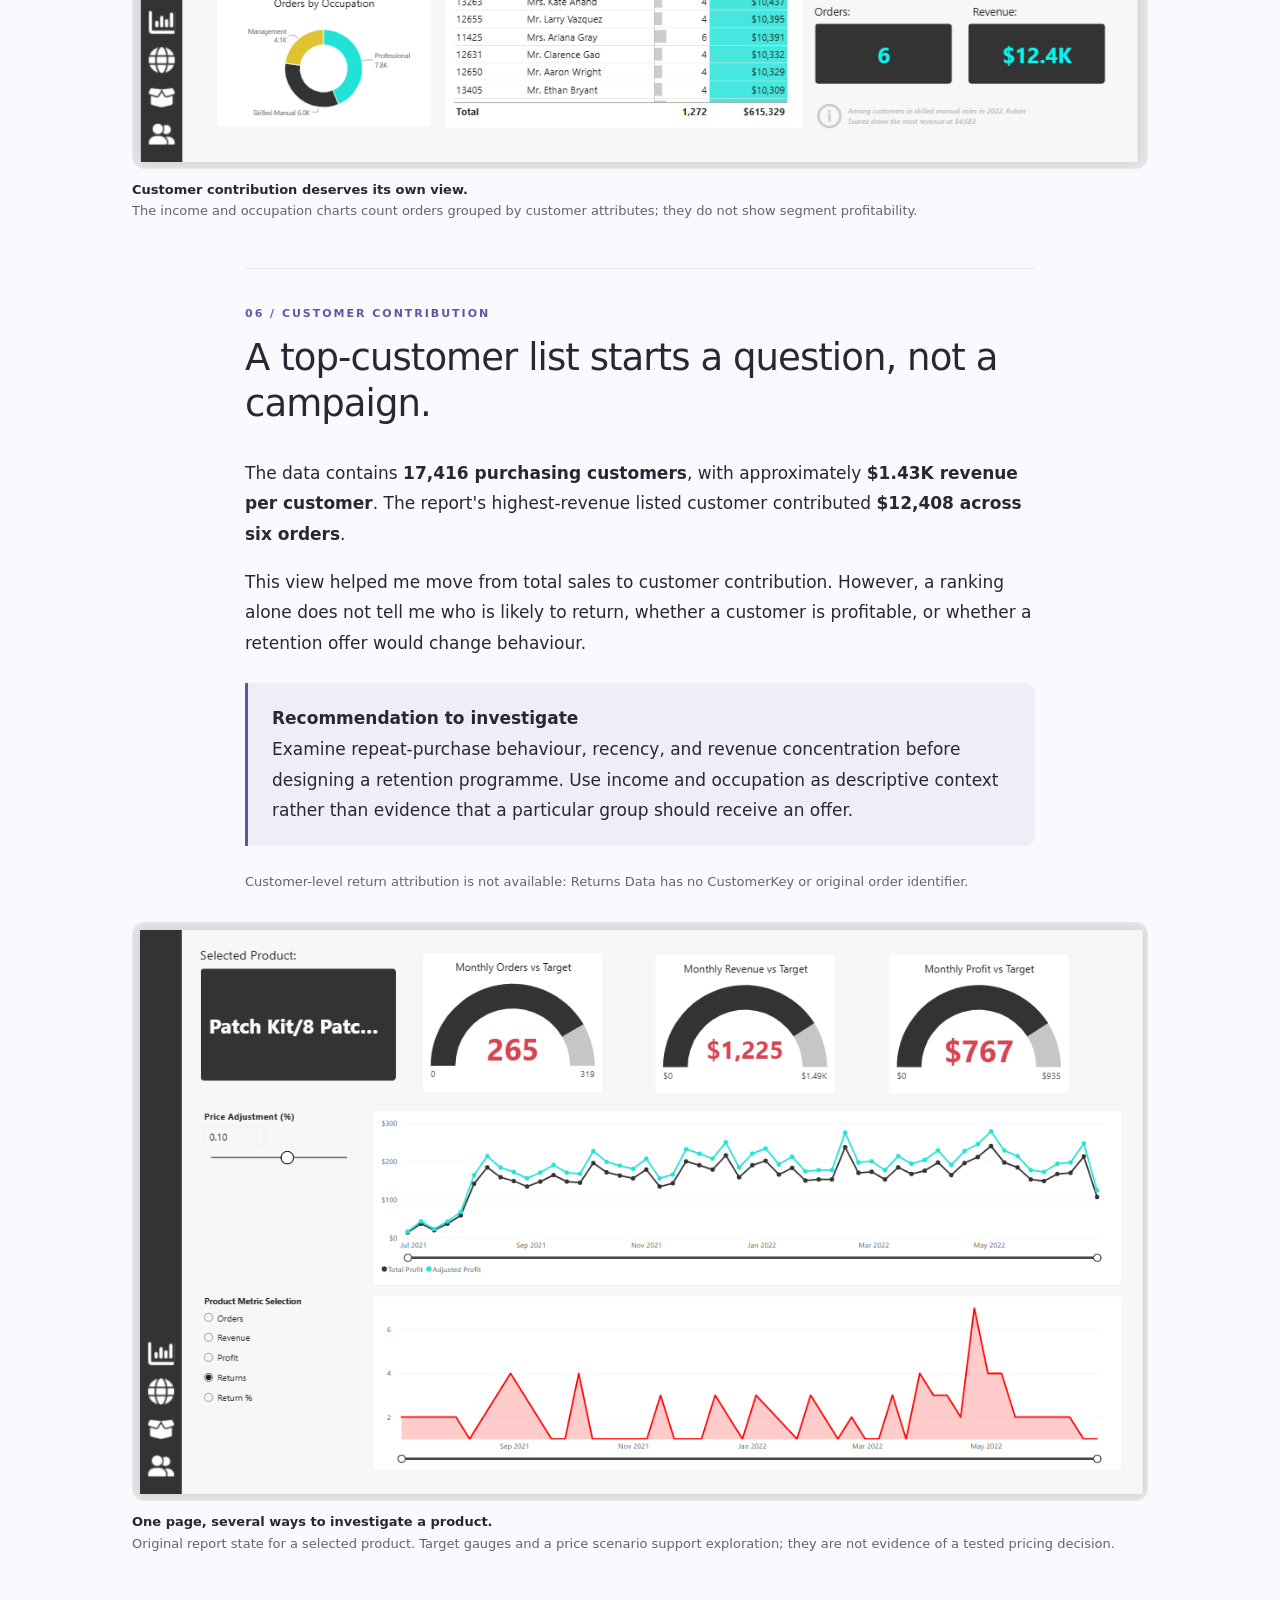
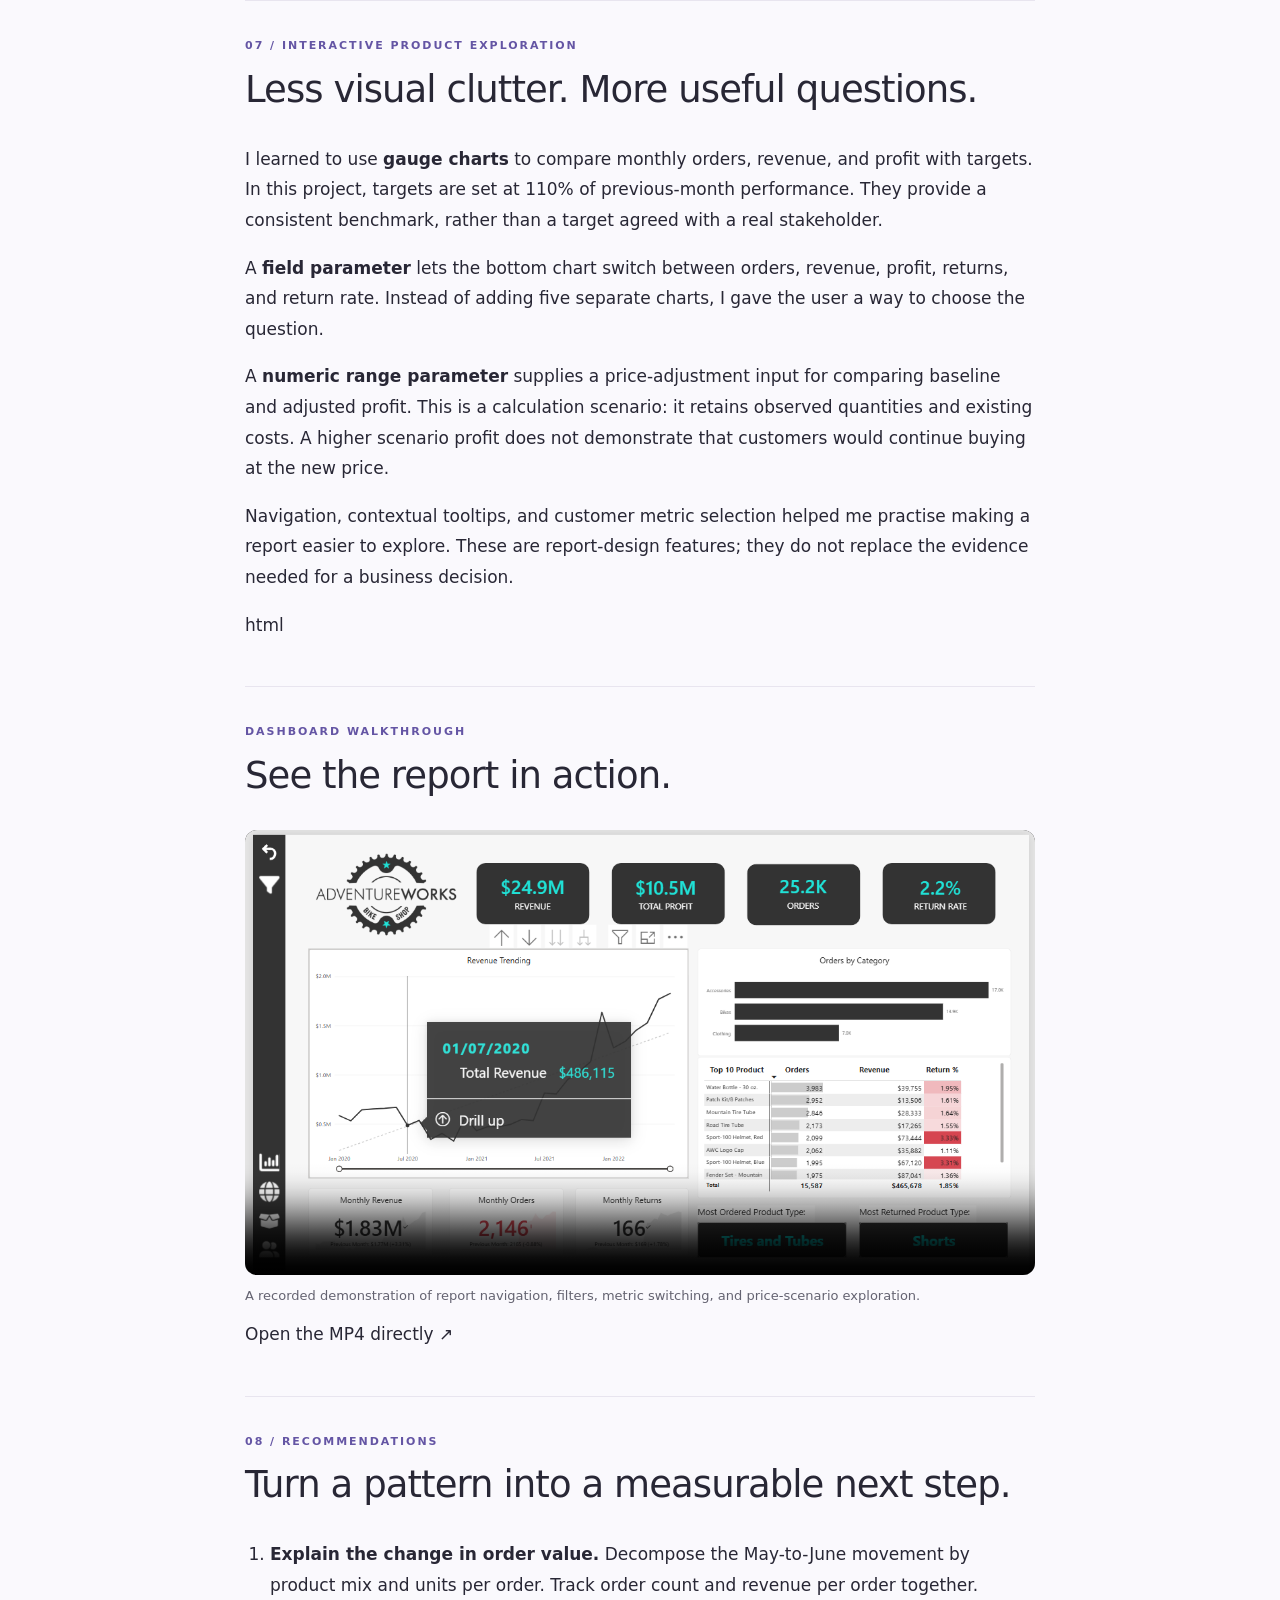
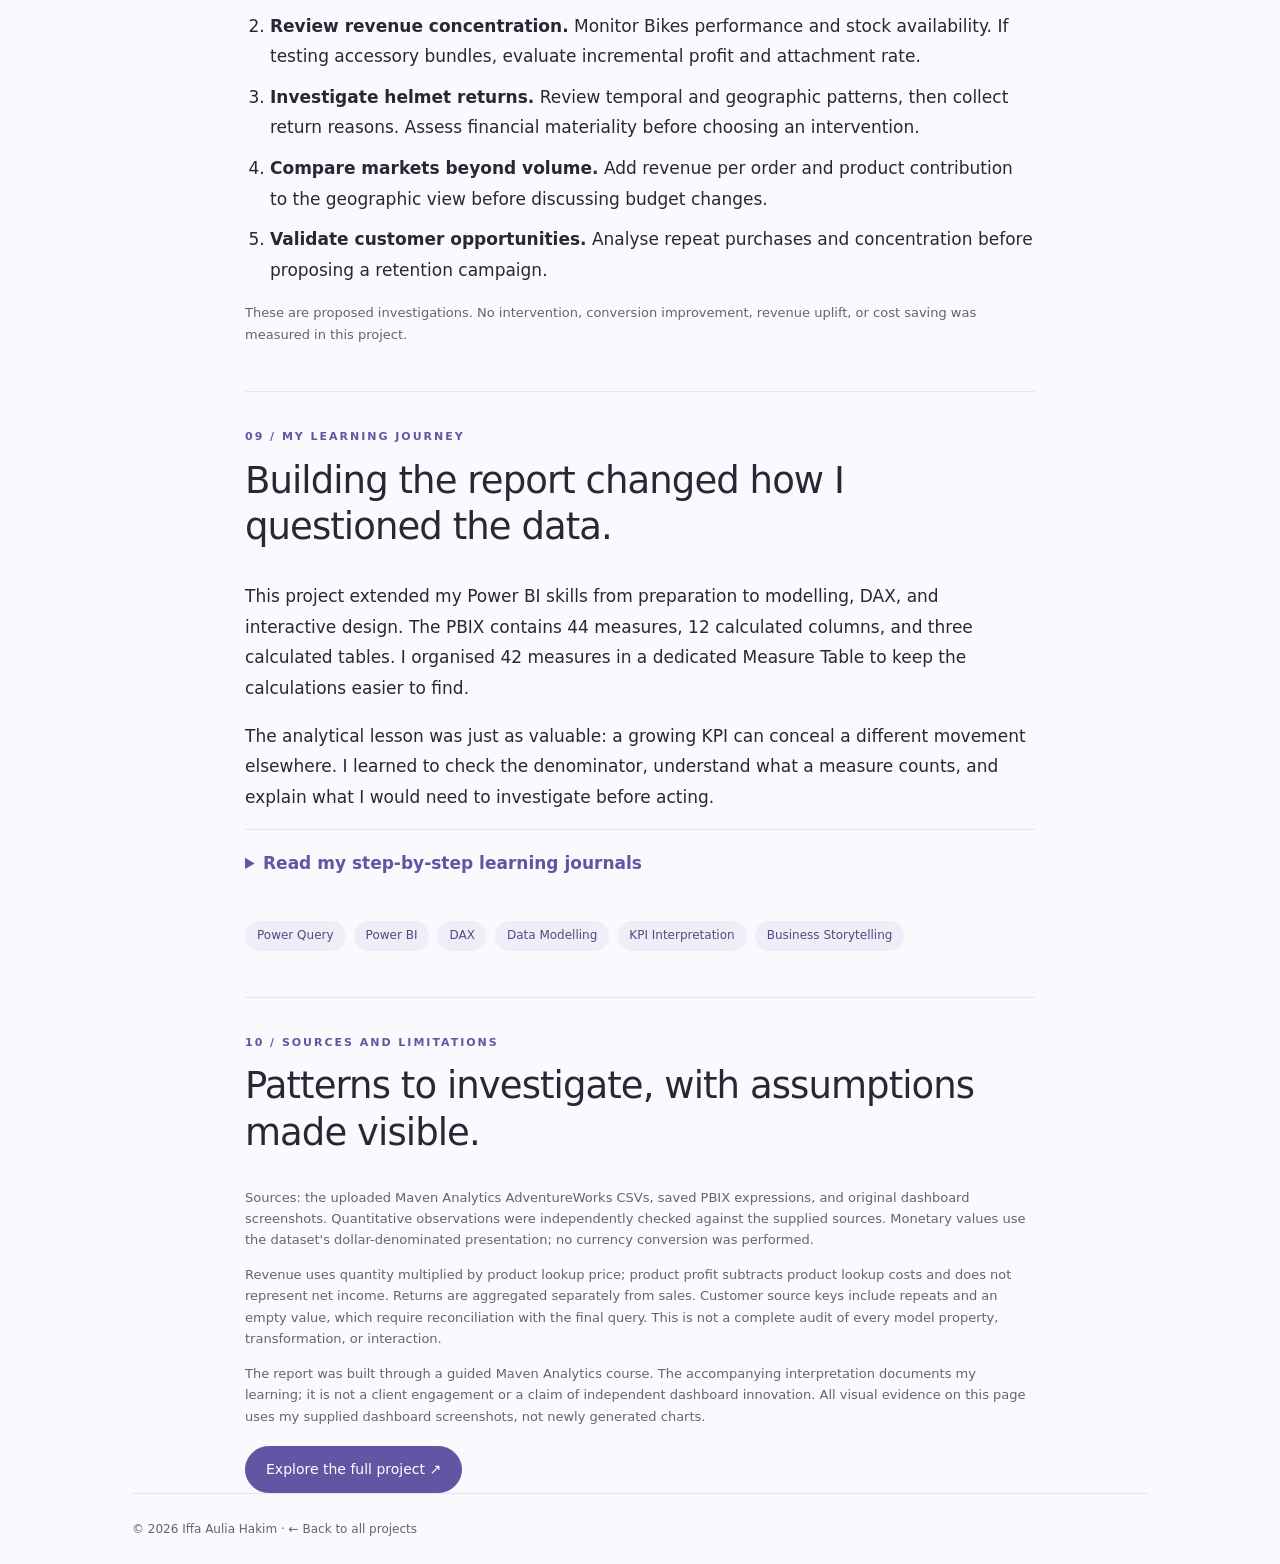
==== commit 3549ab48: "Update adventureworks.html" ====
--- a/adventureworks.html
+++ b/adventureworks.html
@@ -69,7 +69,20 @@
 <p>A <strong>field parameter</strong> lets the bottom chart switch between orders, revenue, profit, returns, and return rate. Instead of adding five separate charts, I gave the user a way to choose the question.</p>
 <p>A <strong>numeric range parameter</strong> supplies a price-adjustment input for comparing baseline and adjusted profit. This is a calculation scenario: it retains observed quantities and existing costs. A higher scenario profit does not demonstrate that customers would continue buying at the new price.</p>
 <p>Navigation, contextual tooltips, and customer metric selection helped me practise making a report easier to explore. These are report-design features; they do not replace the evidence needed for a business decision.</p>
-<!-- OPTIONAL VIDEO: after uploading the actual file, insert the video section from HOW-TO-UPLOAD.md here. No video file is included in this package. -->
+html
+<section class="chapter" id="walkthrough-video" aria-labelledby="video-title">
+  <p class="eyebrow">Dashboard walkthrough</p>
+  <h2 id="video-title">See the report in action.</h2>
+  <video controls playsinline preload="metadata"
+         poster="images/adventureworks/exec-dashboard.png">
+    <source src="videos/adventureworks-walkthrough.mp4" type="video/mp4">
+    Your browser does not support embedded video.
+    <a href="videos/adventureworks-walkthrough.mp4">Download the walkthrough.</a>
+  </video>
+  <p class="small">A recorded demonstration of report navigation, filters,
+     metric switching, and price-scenario exploration.</p>
+  <p><a href="videos/adventureworks-walkthrough.mp4">Open the MP4 directly ↗</a></p>
+</section>
 </section>
 <section class="chapter" id="recommendations"><p class="eyebrow">08 / Recommendations</p><h2>Turn a pattern into a measurable next step.</h2>
 <ol><li><strong>Explain the change in order value.</strong> Decompose the May-to-June movement by product mix and units per order. Track order count and revenue per order together.</li><li><strong>Review revenue concentration.</strong> Monitor Bikes performance and stock availability. If testing accessory bundles, evaluate incremental profit and attachment rate.</li><li><strong>Investigate helmet returns.</strong> Review temporal and geographic patterns, then collect return reasons. Assess financial materiality before choosing an intervention.</li><li><strong>Compare markets beyond volume.</strong> Add revenue per order and product contribution to the geographic view before discussing budget changes.</li><li><strong>Validate customer opportunities.</strong> Analyse repeat purchases and concentration before proposing a retention campaign.</li></ol>
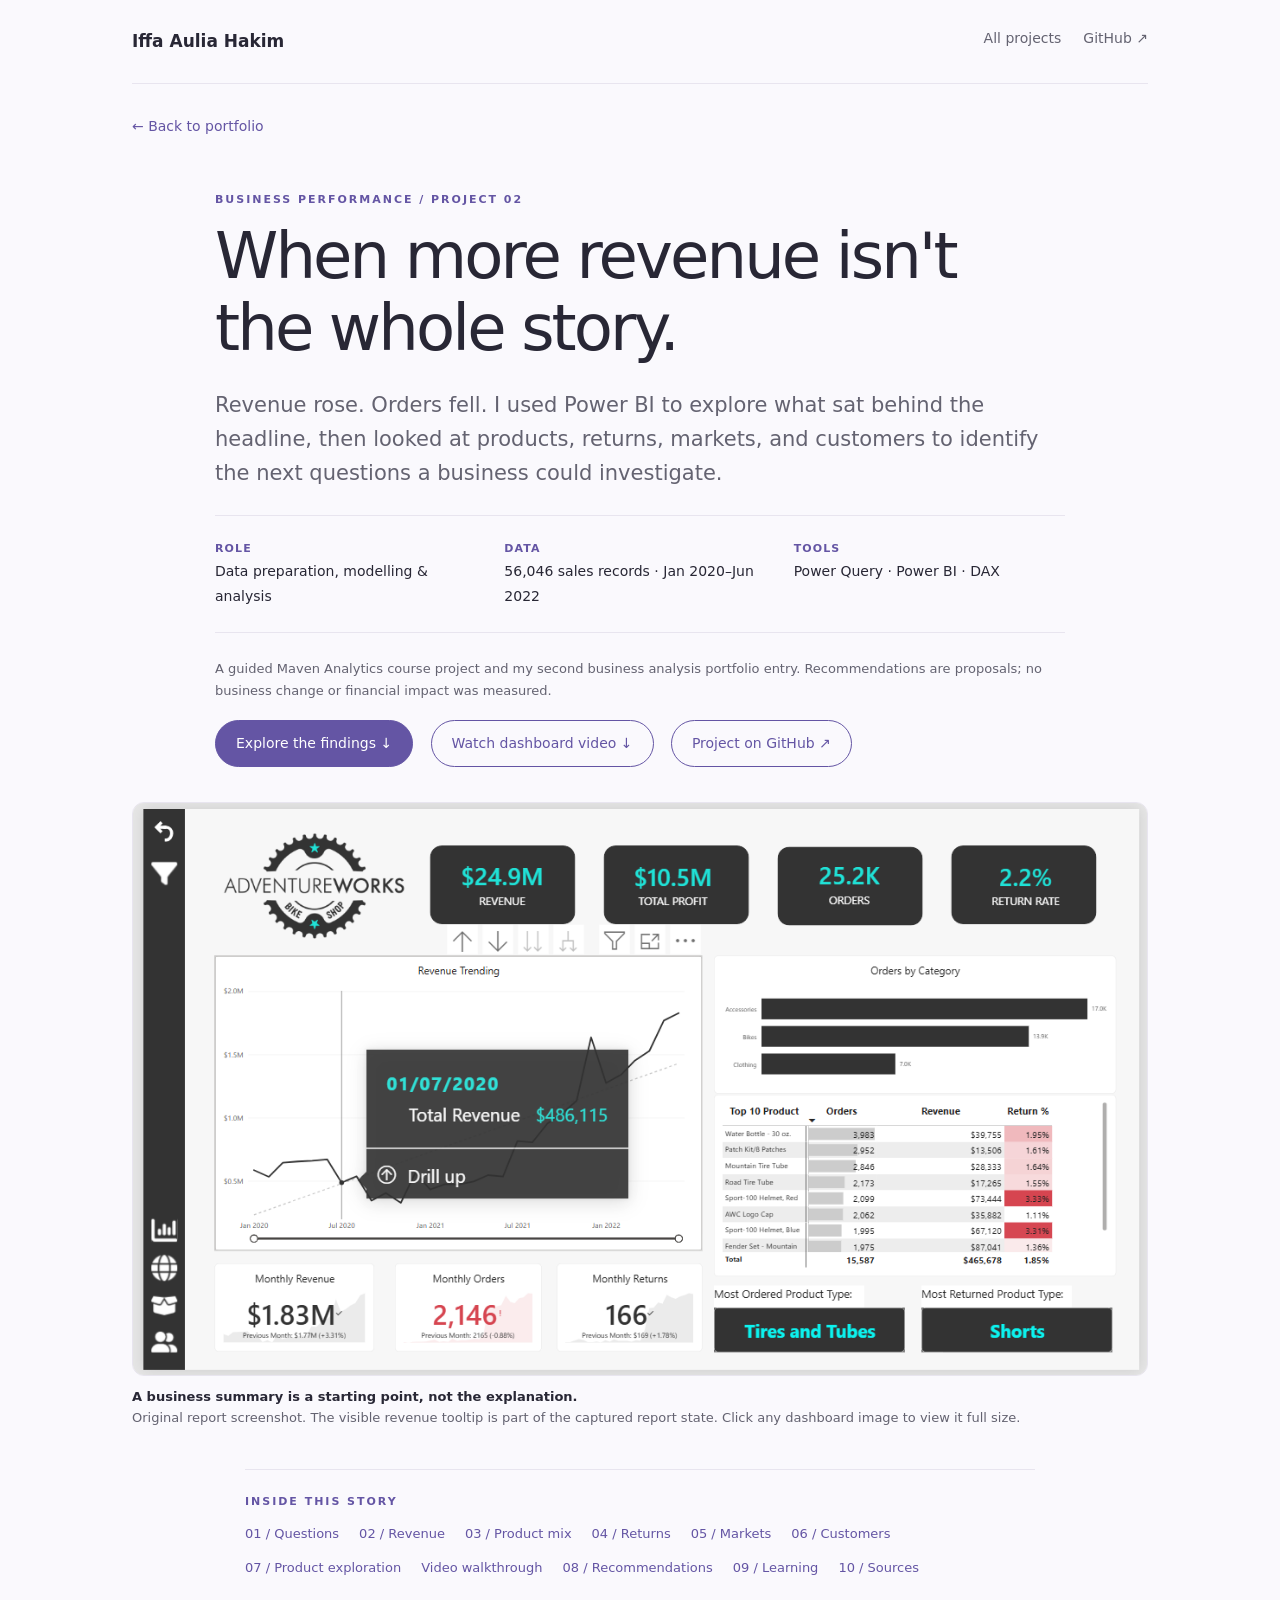
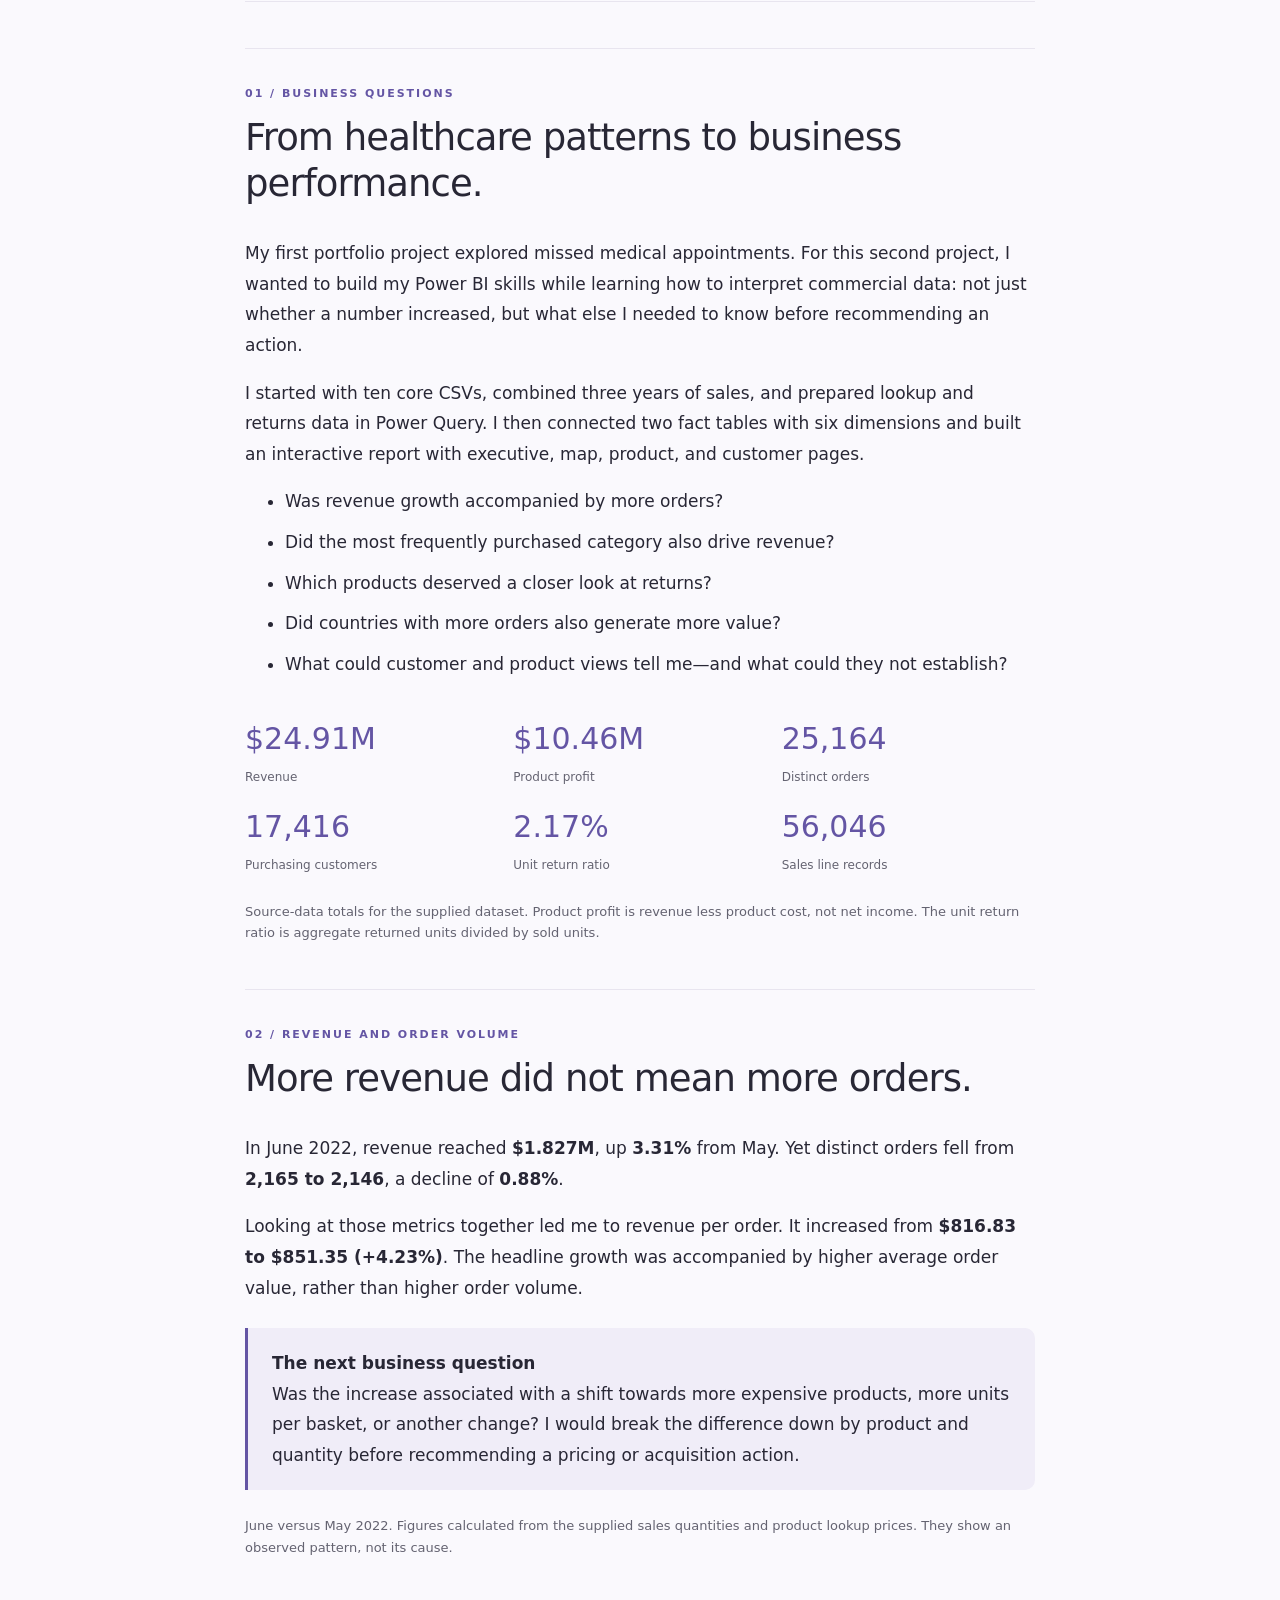
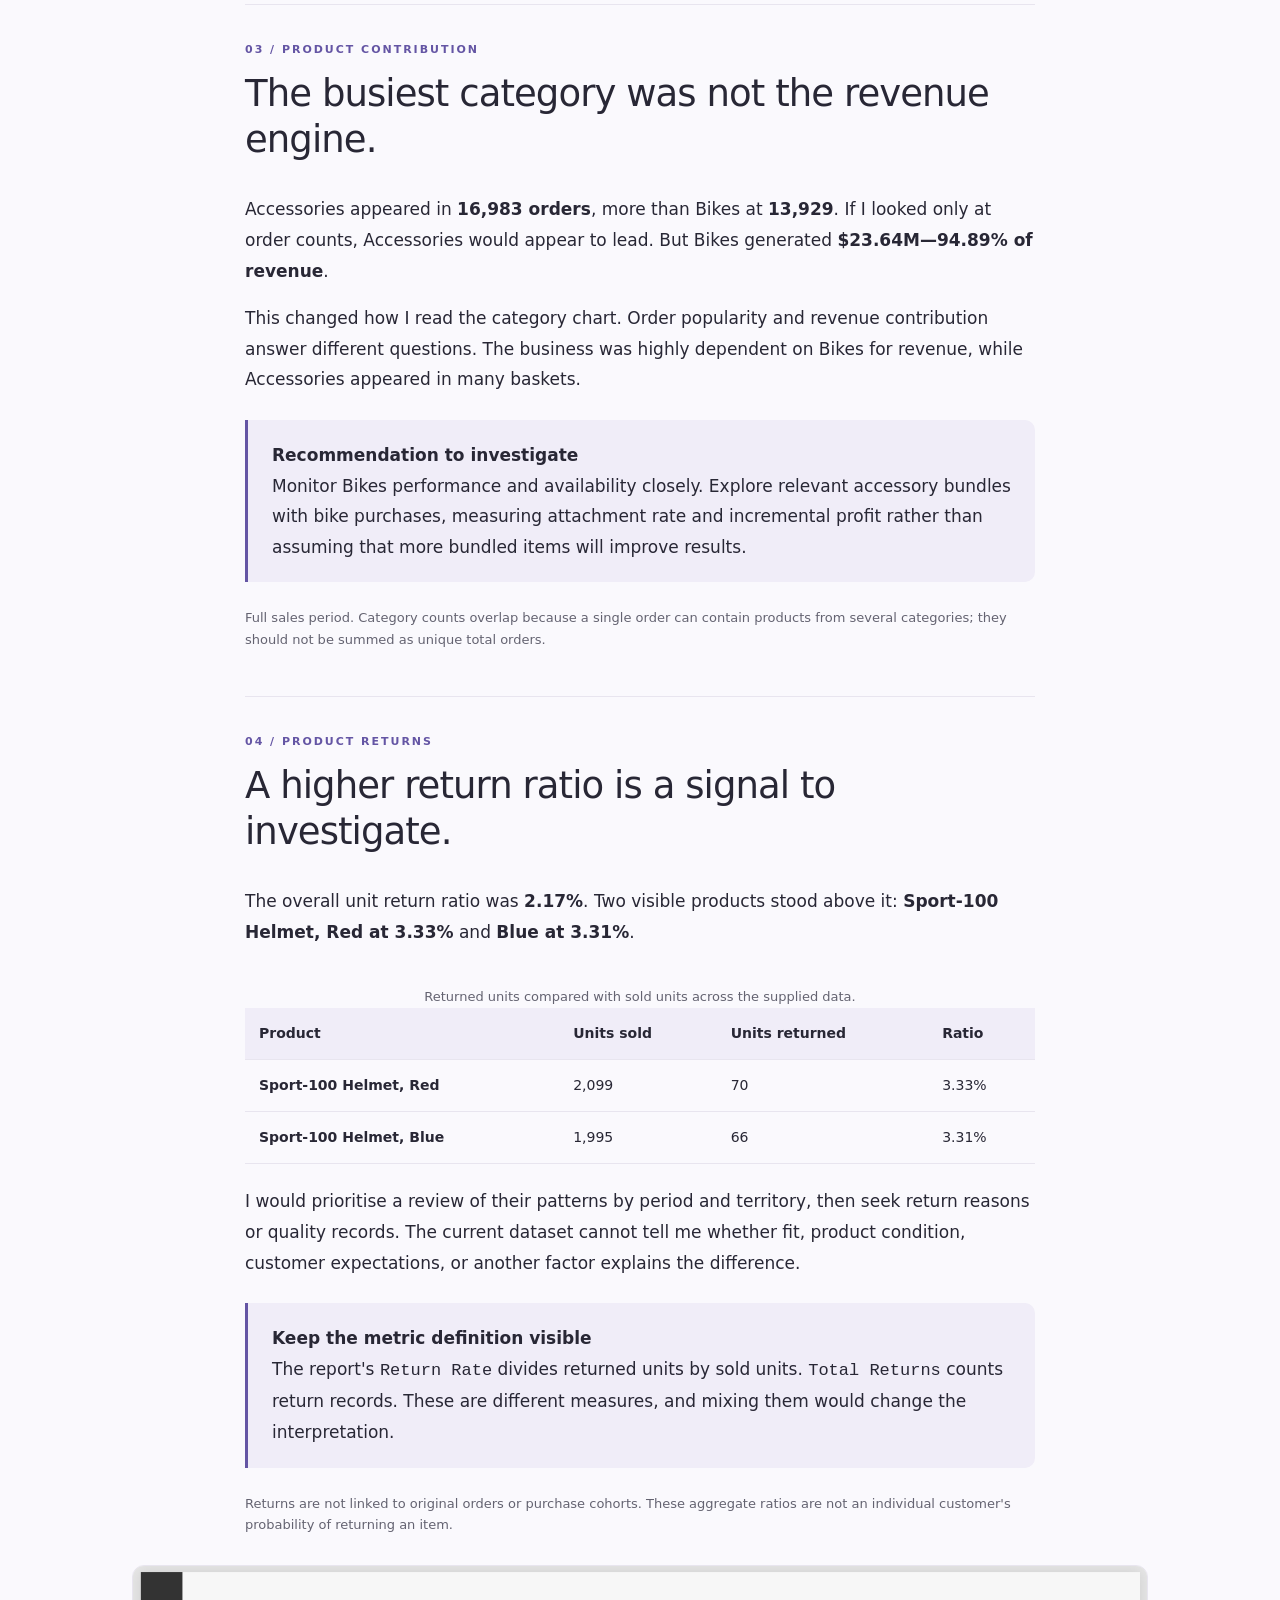
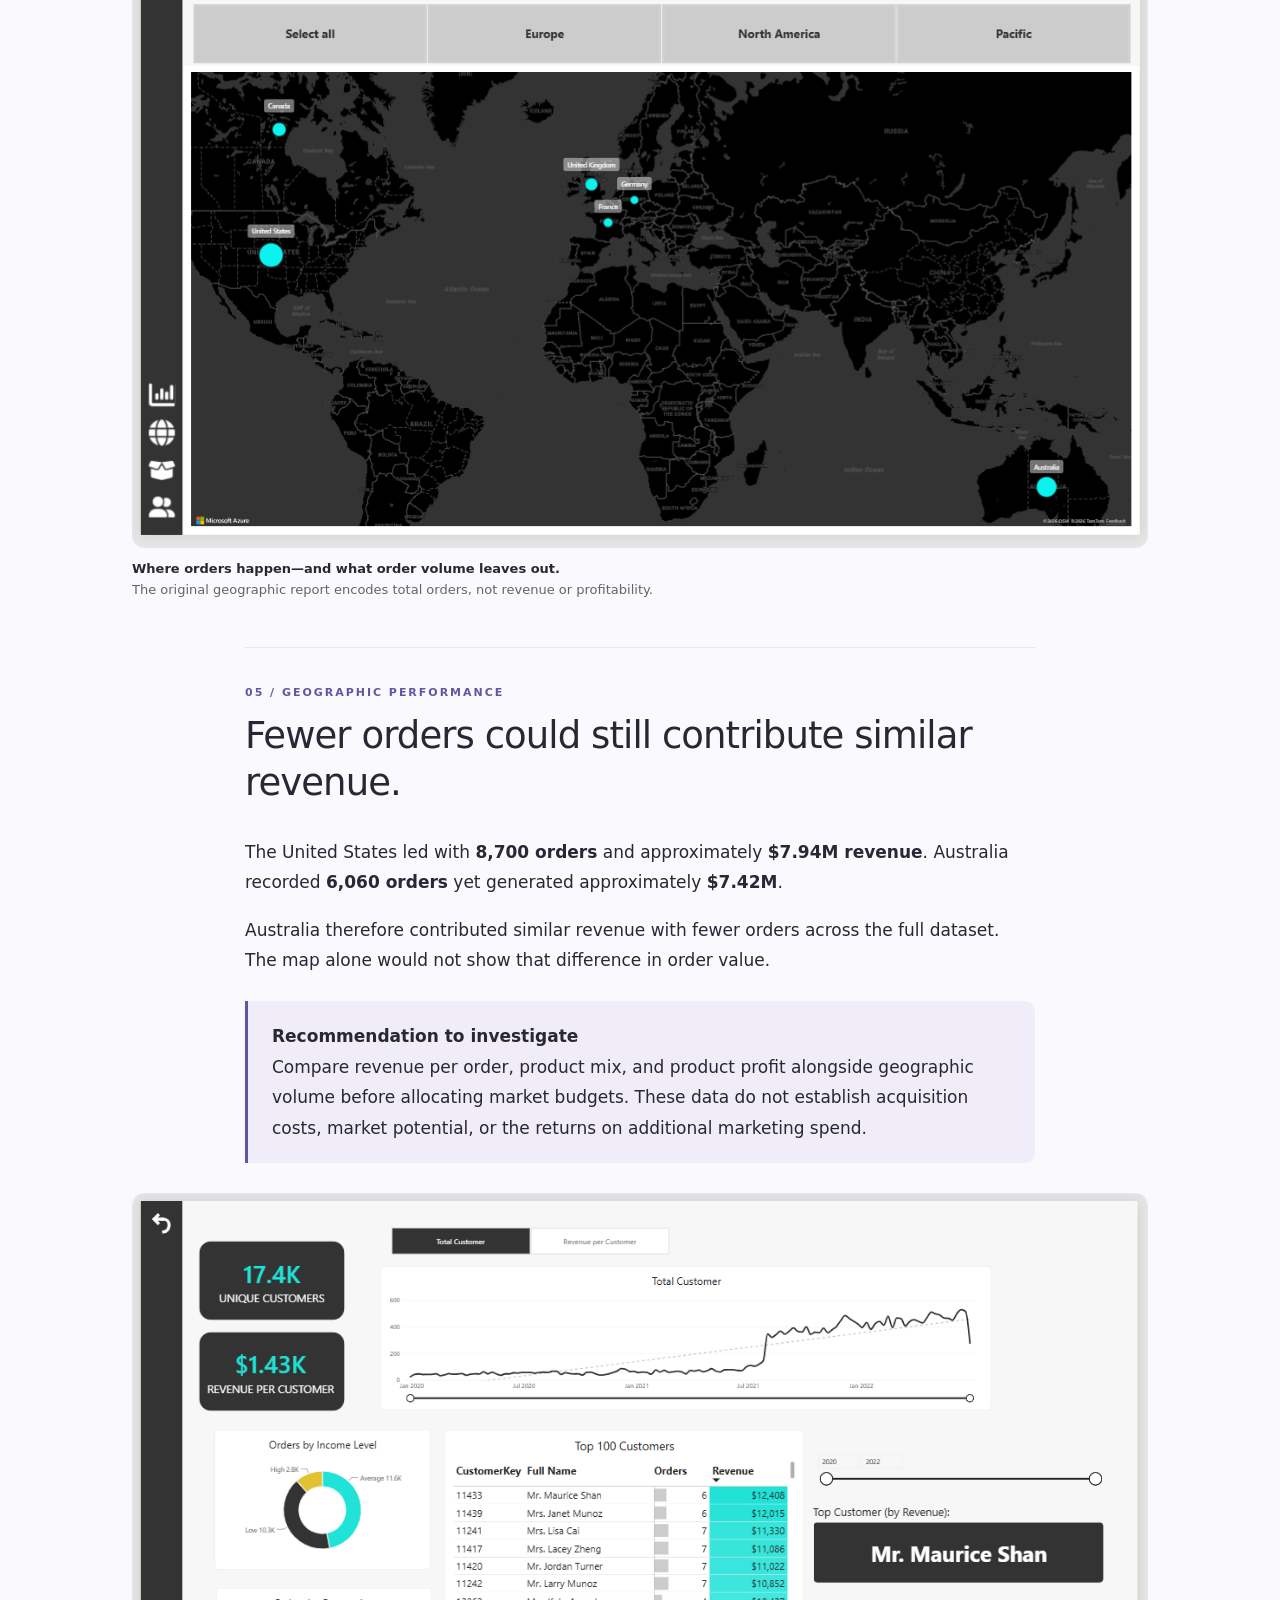
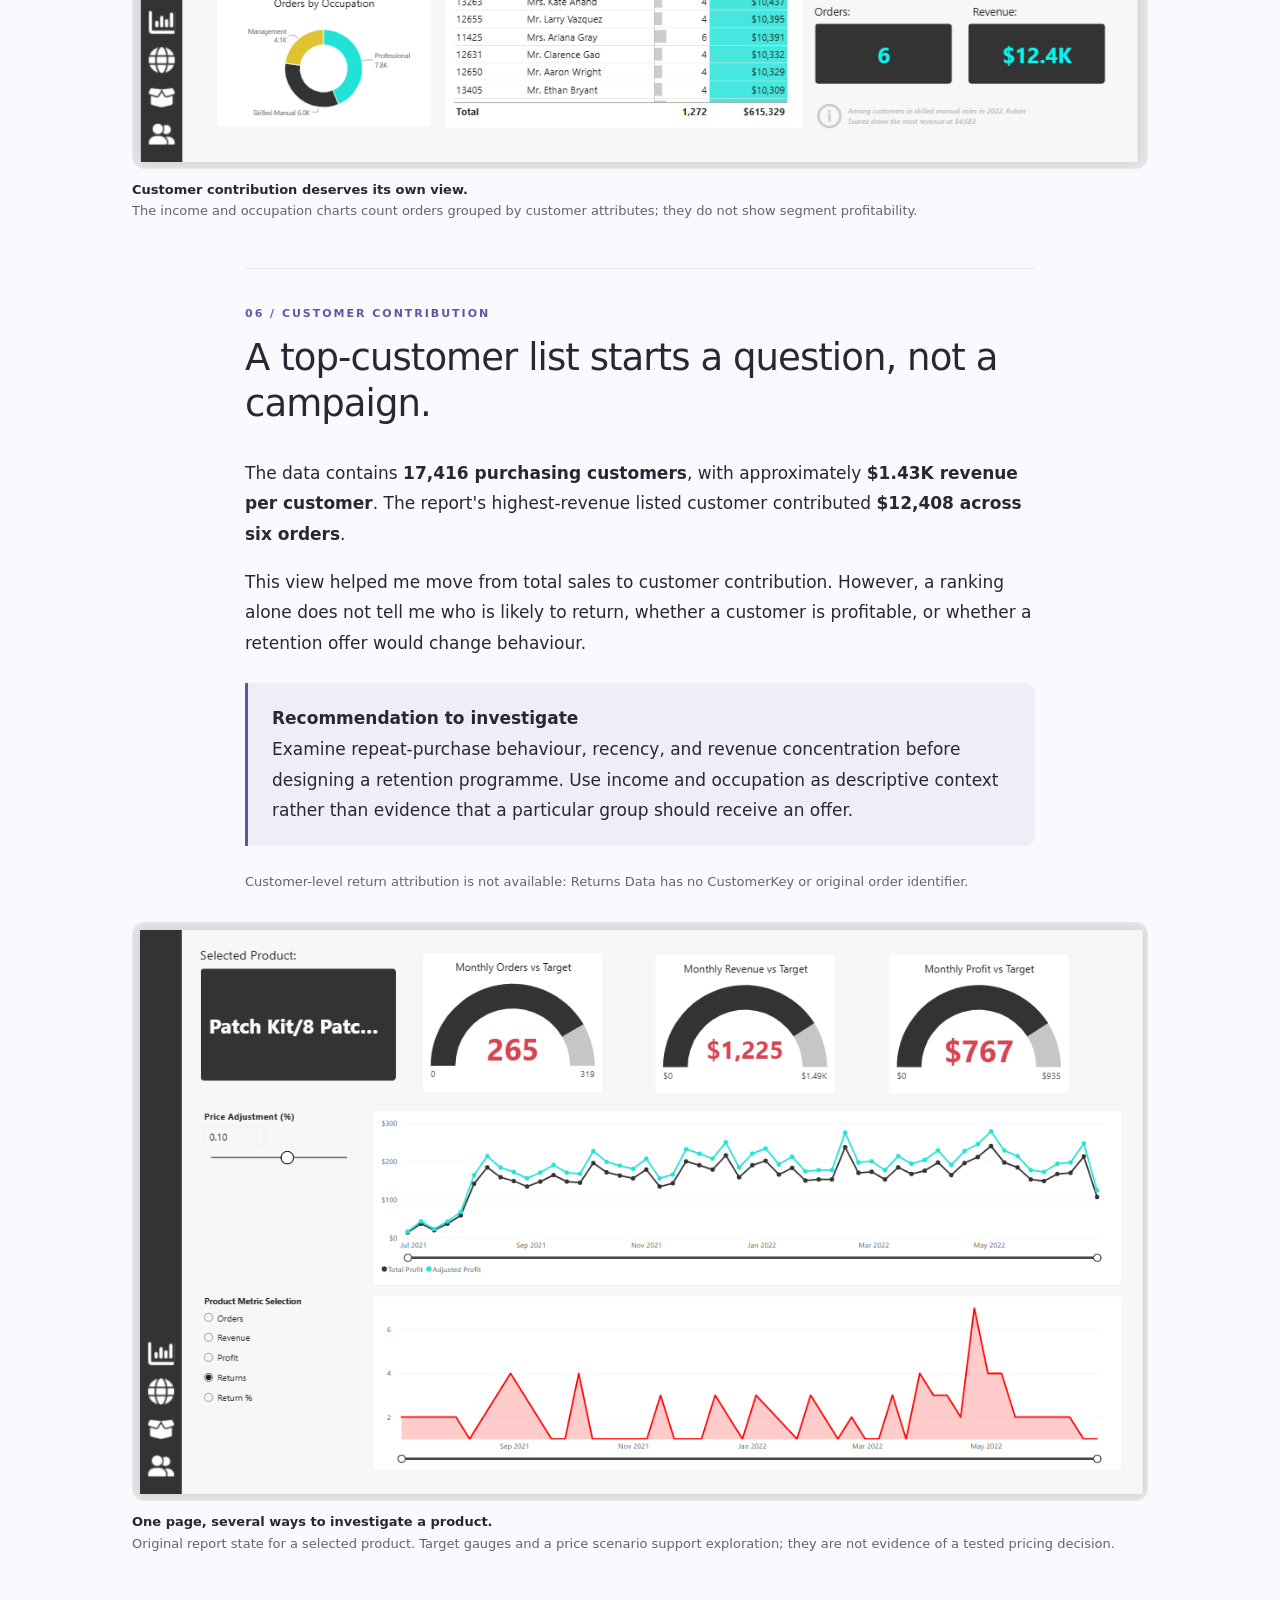
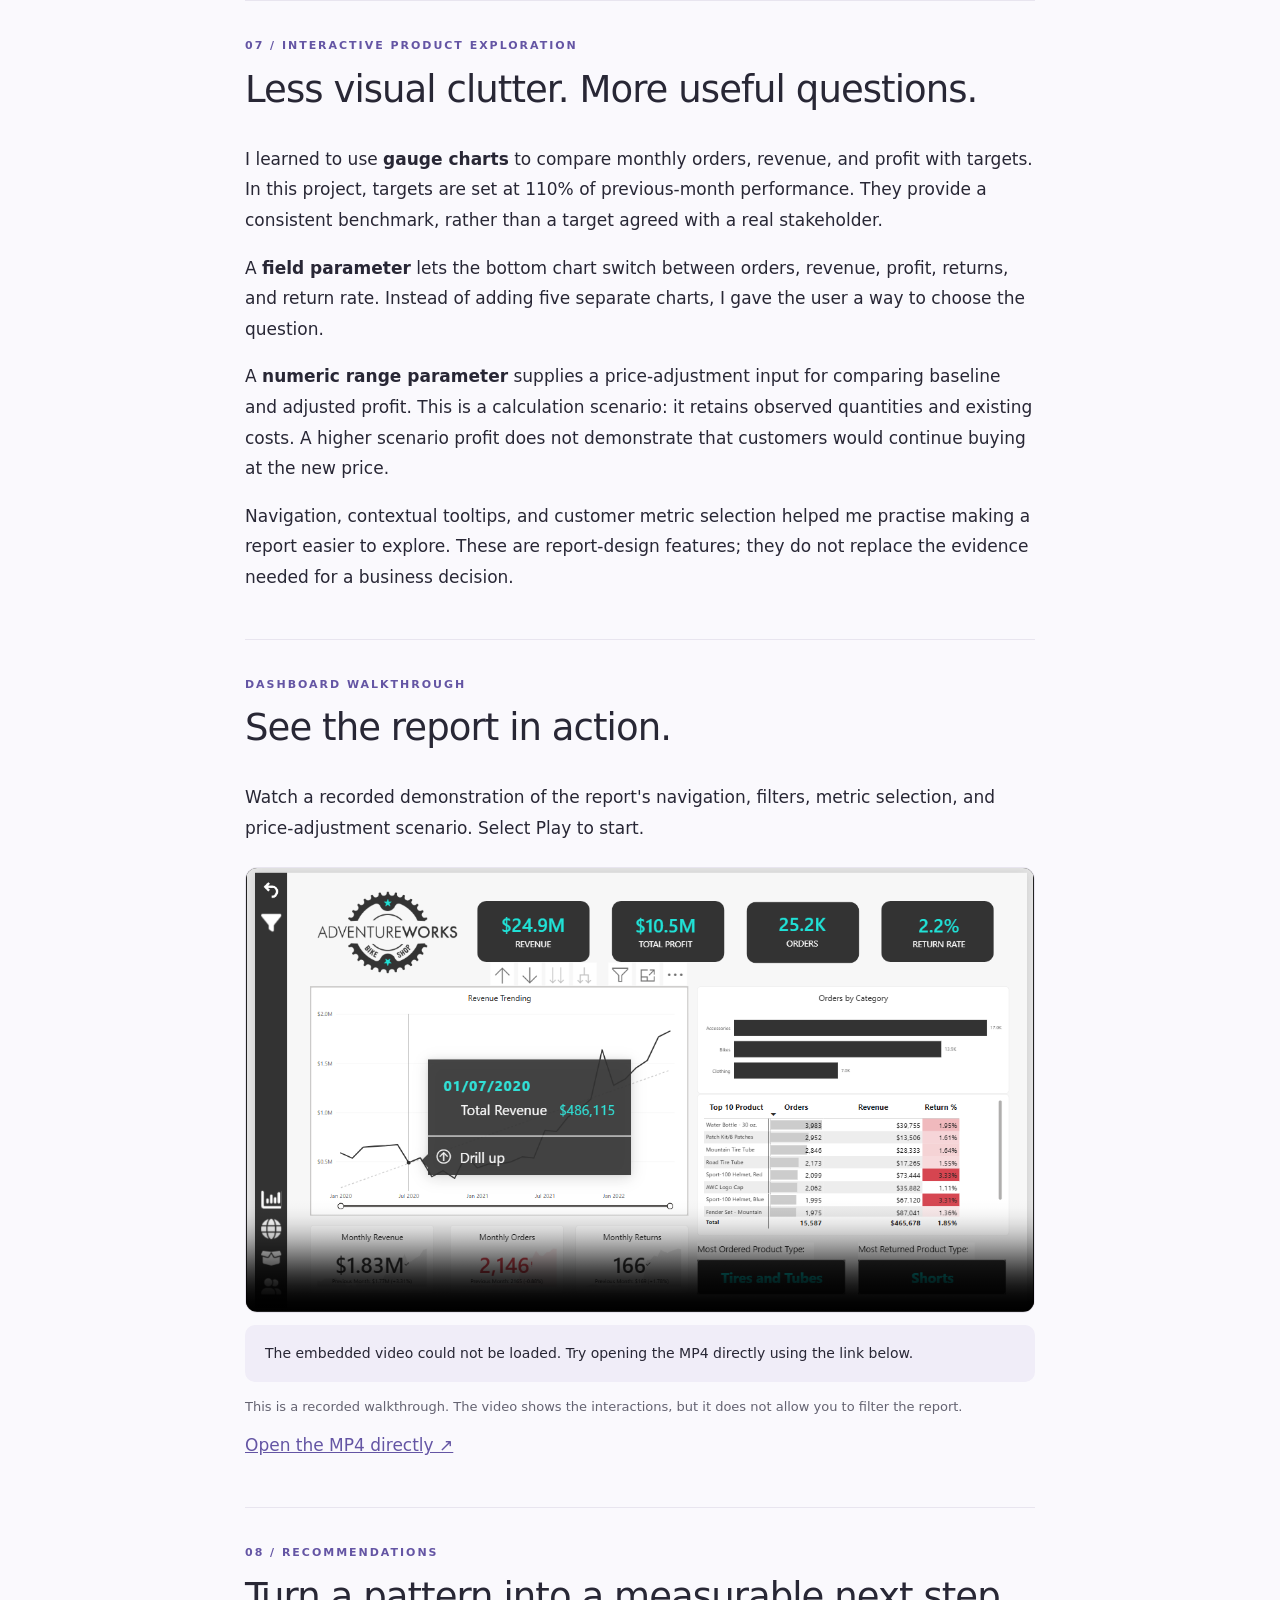
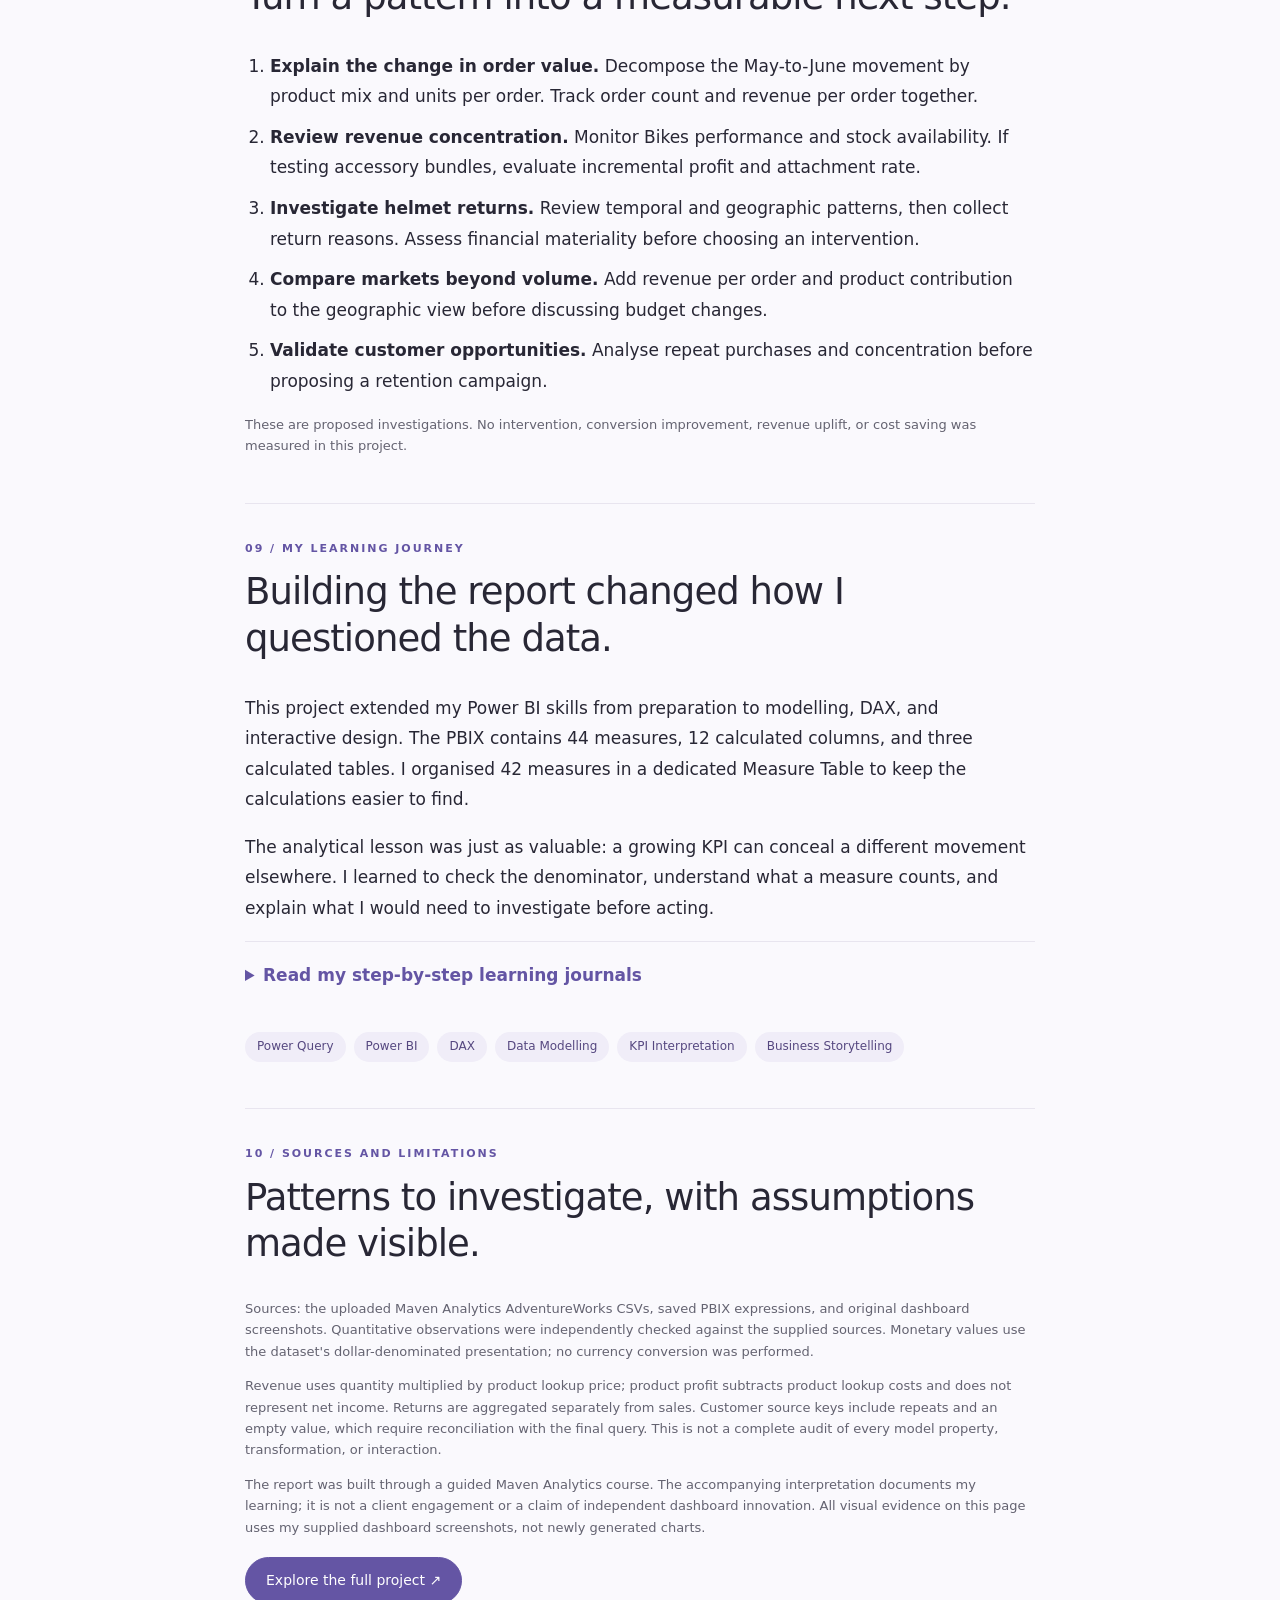
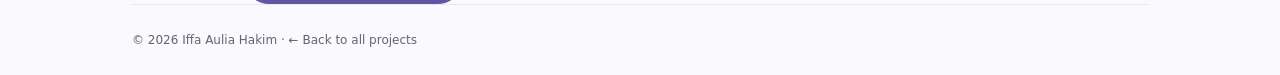
==== commit f3c8ac40: "Update adventureworks.html" ====
--- a/adventureworks.html
+++ b/adventureworks.html
@@ -1,104 +1,1171 @@
 <!doctype html>
 <html lang="en">
 <head>
-<meta charset="utf-8"><meta name="viewport" content="width=device-width,initial-scale=1">
-<meta name="description" content="Revenue grew while orders fell. A Power BI learning project exploring product mix, returns, geography, and customers in AdventureWorks.">
-<title>When More Revenue Isn't the Whole Story | Iffa Aulia Hakim</title>
-<style>
-:root{--ink:#282735;--muted:#646371;--accent:#6455a4;--line:#e8e5ef;--paper:#faf9fd}*{box-sizing:border-box}html{scroll-behavior:smooth}body{margin:0;background:var(--paper);color:var(--ink);font:17px/1.8 system-ui,-apple-system,BlinkMacSystemFont,'Segoe UI',sans-serif}a{color:inherit;text-decoration:none}a:focus-visible{outline:3px solid var(--accent);outline-offset:5px}a:hover{color:var(--accent)}.wrap{max-width:1080px;margin:auto;padding:0 32px}.nav{display:flex;justify-content:space-between;gap:20px;padding:26px 0;border-bottom:1px solid var(--line)}.brand{font-weight:650}.links{display:flex;gap:22px;font-size:14px;color:var(--muted)}main{padding-bottom:70px}.back{display:inline-block;margin-top:30px;font-size:14px;color:var(--accent)}.hero{max-width:850px;margin:50px auto 35px}.eyebrow{text-transform:uppercase;letter-spacing:.18em;font-size:11px;color:var(--accent);font-weight:650}h1,h2,h3,p{margin-top:0}h1{font-size:clamp(37px,6.3vw,64px);font-weight:500;letter-spacing:-.045em;line-height:1.12;margin-bottom:25px}h2{font-size:clamp(27px,4vw,37px);line-height:1.25;font-weight:500;letter-spacing:-.025em}h3{font-size:21px;font-weight:600;line-height:1.4}.lede{font-size:21px;line-height:1.6;color:var(--muted)}.muted,figcaption,.small{color:var(--muted)}.small,figcaption{font-size:13px;line-height:1.65}.meta{display:grid;grid-template-columns:repeat(3,1fr);gap:18px;padding:23px 0;margin:25px 0;border-top:1px solid var(--line);border-bottom:1px solid var(--line);font-size:14px}.meta strong{display:block;font-size:11px;color:var(--accent);text-transform:uppercase;letter-spacing:.1em}.button{display:inline-block;border:1px solid var(--accent);padding:10px 20px;border-radius:28px;background:var(--accent);color:white;font-size:14px;margin:6px 12px 0 0}.button:hover{background:#514385;color:white}.secondary{color:var(--accent);background:transparent}.secondary:hover{background:#f0edf8;color:var(--accent)}figure{margin:30px 0}figure img{display:block;width:100%;height:auto;border:1px solid var(--line);border-radius:12px;background:white}figcaption{margin-top:10px}figcaption strong{display:block;color:var(--ink)}.story{max-width:790px;margin:auto}.toc{border-top:1px solid var(--line);border-bottom:1px solid var(--line);padding:22px 0;margin:40px 0;font-size:13px}.toc div{display:flex;flex-wrap:wrap;gap:10px 20px}.toc a{color:var(--accent)}section.chapter{border-top:1px solid var(--line);margin-top:46px;padding-top:35px;scroll-margin-top:24px}.takeaway{border-left:3px solid var(--accent);background:#f0edf8;padding:20px 24px;border-radius:0 10px 10px 0;margin:25px 0}.takeaway p:last-child{margin-bottom:0}.stats{display:grid;grid-template-columns:repeat(3,1fr);gap:15px;padding:22px 0}.stats strong{display:block;color:var(--accent);font-size:30px;font-weight:500;line-height:1.4}.stats span{font-size:12px;color:var(--muted)}.table-scroll{overflow-x:auto}table{border-collapse:collapse;width:100%;font-size:14px;margin:22px 0}th,td{padding:13px 14px;text-align:left;vertical-align:top;border-bottom:1px solid var(--line)}th{background:#f0edf8;font-weight:600}td:first-child{font-weight:550}li{margin-bottom:10px}ol{padding-left:25px}.tags{display:flex;flex-wrap:wrap;gap:8px;margin:24px 0}.tags span{background:#f0edf8;color:#564880;font-size:12px;padding:4px 12px;border-radius:20px}.footer{font-size:12px;color:var(--muted);border-top:1px solid var(--line);padding:25px 0}.skip{position:absolute;left:-9999px}.skip:focus{left:20px;top:10px;background:white;padding:10px;z-index:2}video{width:100%;border-radius:12px;background:#222}details{padding:18px 0;border-top:1px solid var(--line)}summary{cursor:pointer;color:var(--accent);font-weight:600}@media(max-width:650px){.wrap{padding:0 20px}.nav{font-size:13px}.links{font-size:12px;gap:12px}.hero{margin-top:35px}.lede{font-size:18px}.meta,.stats{grid-template-columns:1fr;gap:15px}.stats{grid-template-columns:repeat(2,1fr)}body{font-size:16px}section.chapter{margin-top:35px;padding-top:28px}}@media(prefers-reduced-motion:reduce){html{scroll-behavior:auto}}
-</style>
+  <meta charset="utf-8">
+  <meta name="viewport" content="width=device-width,initial-scale=1">
+
+  <meta
+    name="description"
+    content="Revenue grew while orders fell. A Power BI learning project exploring product mix, returns, geography, and customers in AdventureWorks."
+  >
+
+  <title>When More Revenue Isn't the Whole Story | Iffa Aulia Hakim</title>
+
+  <style>
+    :root {
+      --ink: #282735;
+      --muted: #646371;
+      --accent: #6455a4;
+      --line: #e8e5ef;
+      --paper: #faf9fd;
+    }
+
+    * {
+      box-sizing: border-box;
+    }
+
+    html {
+      scroll-behavior: smooth;
+    }
+
+    body {
+      margin: 0;
+      background: var(--paper);
+      color: var(--ink);
+      font: 17px/1.8 system-ui, -apple-system, BlinkMacSystemFont,
+        "Segoe UI", sans-serif;
+    }
+
+    a {
+      color: inherit;
+      text-decoration: none;
+    }
+
+    a:hover {
+      color: var(--accent);
+    }
+
+    a:focus-visible,
+    video:focus-visible,
+    summary:focus-visible {
+      outline: 3px solid var(--accent);
+      outline-offset: 5px;
+    }
+
+    .wrap {
+      max-width: 1080px;
+      margin: auto;
+      padding: 0 32px;
+    }
+
+    .nav {
+      display: flex;
+      justify-content: space-between;
+      gap: 20px;
+      padding: 26px 0;
+      border-bottom: 1px solid var(--line);
+    }
+
+    .brand {
+      font-weight: 650;
+    }
+
+    .links {
+      display: flex;
+      gap: 22px;
+      font-size: 14px;
+      color: var(--muted);
+    }
+
+    main {
+      padding-bottom: 70px;
+    }
+
+    .back {
+      display: inline-block;
+      margin-top: 30px;
+      font-size: 14px;
+      color: var(--accent);
+    }
+
+    .hero {
+      max-width: 850px;
+      margin: 50px auto 35px;
+    }
+
+    .eyebrow {
+      text-transform: uppercase;
+      letter-spacing: .18em;
+      font-size: 11px;
+      color: var(--accent);
+      font-weight: 650;
+    }
+
+    h1,
+    h2,
+    h3,
+    p {
+      margin-top: 0;
+    }
+
+    h1 {
+      font-size: clamp(37px, 6.3vw, 64px);
+      font-weight: 500;
+      letter-spacing: -.045em;
+      line-height: 1.12;
+      margin-bottom: 25px;
+    }
+
+    h2 {
+      font-size: clamp(27px, 4vw, 37px);
+      line-height: 1.25;
+      font-weight: 500;
+      letter-spacing: -.025em;
+    }
+
+    h3 {
+      font-size: 21px;
+      font-weight: 600;
+      line-height: 1.4;
+    }
+
+    .lede {
+      font-size: 21px;
+      line-height: 1.6;
+      color: var(--muted);
+    }
+
+    .muted,
+    figcaption,
+    .small {
+      color: var(--muted);
+    }
+
+    .small,
+    figcaption {
+      font-size: 13px;
+      line-height: 1.65;
+    }
+
+    .meta {
+      display: grid;
+      grid-template-columns: repeat(3, 1fr);
+      gap: 18px;
+      padding: 23px 0;
+      margin: 25px 0;
+      border-top: 1px solid var(--line);
+      border-bottom: 1px solid var(--line);
+      font-size: 14px;
+    }
+
+    .meta strong {
+      display: block;
+      font-size: 11px;
+      color: var(--accent);
+      text-transform: uppercase;
+      letter-spacing: .1em;
+    }
+
+    .button {
+      display: inline-block;
+      border: 1px solid var(--accent);
+      padding: 10px 20px;
+      border-radius: 28px;
+      background: var(--accent);
+      color: white;
+      font-size: 14px;
+      margin: 6px 12px 0 0;
+    }
+
+    .button:hover {
+      background: #514385;
+      color: white;
+    }
+
+    .secondary {
+      color: var(--accent);
+      background: transparent;
+    }
+
+    .secondary:hover {
+      background: #f0edf8;
+      color: var(--accent);
+    }
+
+    figure {
+      margin: 30px 0;
+    }
+
+    figure img {
+      display: block;
+      width: 100%;
+      height: auto;
+      border: 1px solid var(--line);
+      border-radius: 12px;
+      background: white;
+    }
+
+    figcaption {
+      margin-top: 10px;
+    }
+
+    figcaption strong {
+      display: block;
+      color: var(--ink);
+    }
+
+    .story {
+      max-width: 790px;
+      margin: auto;
+    }
+
+    .toc {
+      border-top: 1px solid var(--line);
+      border-bottom: 1px solid var(--line);
+      padding: 22px 0;
+      margin: 40px 0;
+      font-size: 13px;
+    }
+
+    .toc div {
+      display: flex;
+      flex-wrap: wrap;
+      gap: 10px 20px;
+    }
+
+    .toc a {
+      color: var(--accent);
+    }
+
+    section.chapter {
+      border-top: 1px solid var(--line);
+      margin-top: 46px;
+      padding-top: 35px;
+      scroll-margin-top: 24px;
+    }
+
+    .takeaway {
+      border-left: 3px solid var(--accent);
+      background: #f0edf8;
+      padding: 20px 24px;
+      border-radius: 0 10px 10px 0;
+      margin: 25px 0;
+    }
+
+    .takeaway p:last-child {
+      margin-bottom: 0;
+    }
+
+    .stats {
+      display: grid;
+      grid-template-columns: repeat(3, 1fr);
+      gap: 15px;
+      padding: 22px 0;
+    }
+
+    .stats strong {
+      display: block;
+      color: var(--accent);
+      font-size: 30px;
+      font-weight: 500;
+      line-height: 1.4;
+    }
+
+    .stats span {
+      font-size: 12px;
+      color: var(--muted);
+    }
+
+    .table-scroll {
+      overflow-x: auto;
+    }
+
+    table {
+      border-collapse: collapse;
+      width: 100%;
+      font-size: 14px;
+      margin: 22px 0;
+    }
+
+    th,
+    td {
+      padding: 13px 14px;
+      text-align: left;
+      vertical-align: top;
+      border-bottom: 1px solid var(--line);
+    }
+
+    th {
+      background: #f0edf8;
+      font-weight: 600;
+    }
+
+    td:first-child {
+      font-weight: 550;
+    }
+
+    li {
+      margin-bottom: 10px;
+    }
+
+    ol {
+      padding-left: 25px;
+    }
+
+    .tags {
+      display: flex;
+      flex-wrap: wrap;
+      gap: 8px;
+      margin: 24px 0;
+    }
+
+    .tags span {
+      background: #f0edf8;
+      color: #564880;
+      font-size: 12px;
+      padding: 4px 12px;
+      border-radius: 20px;
+    }
+
+    .footer {
+      font-size: 12px;
+      color: var(--muted);
+      border-top: 1px solid var(--line);
+      padding: 25px 0;
+    }
+
+    .skip {
+      position: absolute;
+      left: -9999px;
+    }
+
+    .skip:focus {
+      left: 20px;
+      top: 10px;
+      background: white;
+      padding: 10px;
+      z-index: 2;
+    }
+
+    .video-frame {
+      margin: 24px 0 12px;
+      overflow: hidden;
+      border: 1px solid var(--line);
+      border-radius: 12px;
+      background: #222;
+    }
+
+    video {
+      display: block;
+      width: 100%;
+      height: auto;
+      aspect-ratio: 16 / 9;
+      object-fit: contain;
+      background: #222;
+    }
+
+    .video-help a {
+      color: var(--accent);
+      text-decoration: underline;
+    }
+
+    .video-error {
+      padding: 16px 20px;
+      background: #f0edf8;
+      border-radius: 10px;
+      font-size: 14px;
+    }
+
+    [hidden] {
+      display: none !important;
+    }
+
+    details {
+      padding: 18px 0;
+      border-top: 1px solid var(--line);
+    }
+
+    summary {
+      cursor: pointer;
+      color: var(--accent);
+      font-weight: 600;
+    }
+
+    @media (max-width: 650px) {
+      .wrap {
+        padding: 0 20px;
+      }
+
+      .nav {
+        font-size: 13px;
+      }
+
+      .links {
+        font-size: 12px;
+        gap: 12px;
+      }
+
+      .hero {
+        margin-top: 35px;
+      }
+
+      .lede {
+        font-size: 18px;
+      }
+
+      .meta {
+        grid-template-columns: 1fr;
+        gap: 15px;
+      }
+
+      .stats {
+        grid-template-columns: repeat(2, 1fr);
+      }
+
+      body {
+        font-size: 16px;
+      }
+
+      section.chapter {
+        margin-top: 35px;
+        padding-top: 28px;
+      }
+    }
+
+    @media (prefers-reduced-motion: reduce) {
+      html {
+        scroll-behavior: auto;
+      }
+    }
+  </style>
 </head>
+
 <body>
-<a class="skip" href="#story">Skip to the story</a>
-<header class="wrap"><nav class="nav" aria-label="Main navigation"><a class="brand" href="index.html">Iffa Aulia Hakim</a><div class="links"><a href="index.html#projects">All projects</a><a href="https://github.com/iffaaulia/adventureworks-powerbi-analysis">GitHub ↗</a></div></nav></header>
-<main class="wrap" id="story">
-<a class="back" href="index.html#projects">← Back to portfolio</a>
-<header class="hero"><p class="eyebrow">Business performance / Project 02</p>
-<h1>When more revenue isn't the whole story.</h1>
-<p class="lede">Revenue rose. Orders fell. I used Power BI to explore what sat behind the headline, then looked at products, returns, markets, and customers to identify the next questions a business could investigate.</p>
-<div class="meta"><div><strong>Role</strong>Data preparation, modelling &amp; analysis</div><div><strong>Data</strong>56,046 sales records · Jan 2020–Jun 2022</div><div><strong>Tools</strong>Power Query · Power BI · DAX</div></div>
-<p class="small">A guided Maven Analytics course project and my second business analysis portfolio entry. Recommendations are proposals; no business change or financial impact was measured.</p>
-<a class="button" href="#revenue">Explore the findings ↓</a><a class="button secondary" href="https://github.com/iffaaulia/adventureworks-powerbi-analysis">Project on GitHub ↗</a>
-</header>
-<figure><a href="images/adventureworks/exec-dashboard.png" target="_blank" rel="noopener"><img src="images/adventureworks/exec-dashboard.png" alt="AdventureWorks executive dashboard with revenue, profit, orders, return rate, category orders and product metrics" width="1173" height="661"></a><figcaption><strong>A business summary is a starting point, not the explanation.</strong>Original report screenshot. The visible revenue tooltip is part of the captured report state. Click any dashboard image to view it full size.</figcaption></figure>
-<div class="story">
-<nav class="toc" aria-label="Inside this story"><p class="eyebrow">Inside this story</p><div><a href="#questions">01 / Questions</a><a href="#revenue">02 / Revenue</a><a href="#mix">03 / Product mix</a><a href="#returns">04 / Returns</a><a href="#markets">05 / Markets</a><a href="#customers">06 / Customers</a><a href="#product">07 / Product exploration</a><a href="#recommendations">08 / Recommendations</a><a href="#learning">09 / Learning</a><a href="#limits">10 / Sources</a></div></nav>
-<section class="chapter" id="questions"><p class="eyebrow">01 / Business questions</p><h2>From healthcare patterns to business performance.</h2>
-<p>My first portfolio project explored missed medical appointments. For this second project, I wanted to build my Power BI skills while learning how to interpret commercial data: not just whether a number increased, but what else I needed to know before recommending an action.</p>
-<p>I started with ten core CSVs, combined three years of sales, and prepared lookup and returns data in Power Query. I then connected two fact tables with six dimensions and built an interactive report with executive, map, product, and customer pages.</p>
-<ul><li>Was revenue growth accompanied by more orders?</li><li>Did the most frequently purchased category also drive revenue?</li><li>Which products deserved a closer look at returns?</li><li>Did countries with more orders also generate more value?</li><li>What could customer and product views tell me—and what could they not establish?</li></ul>
-<div class="stats"><div><strong>$24.91M</strong><span>Revenue</span></div><div><strong>$10.46M</strong><span>Product profit</span></div><div><strong>25,164</strong><span>Distinct orders</span></div><div><strong>17,416</strong><span>Purchasing customers</span></div><div><strong>2.17%</strong><span>Unit return ratio</span></div><div><strong>56,046</strong><span>Sales line records</span></div></div>
-<p class="small">Source-data totals for the supplied dataset. Product profit is revenue less product cost, not net income. The unit return ratio is aggregate returned units divided by sold units.</p>
-</section>
-<section class="chapter" id="revenue"><p class="eyebrow">02 / Revenue and order volume</p><h2>More revenue did not mean more orders.</h2>
-<p>In June 2022, revenue reached <strong>$1.827M</strong>, up <strong>3.31%</strong> from May. Yet distinct orders fell from <strong>2,165 to 2,146</strong>, a decline of <strong>0.88%</strong>.</p>
-<p>Looking at those metrics together led me to revenue per order. It increased from <strong>$816.83 to $851.35 (+4.23%)</strong>. The headline growth was accompanied by higher average order value, rather than higher order volume.</p>
-<div class="takeaway"><strong>The next business question</strong><p>Was the increase associated with a shift towards more expensive products, more units per basket, or another change? I would break the difference down by product and quantity before recommending a pricing or acquisition action.</p></div>
-<p class="small">June versus May 2022. Figures calculated from the supplied sales quantities and product lookup prices. They show an observed pattern, not its cause.</p>
-</section>
-<section class="chapter" id="mix"><p class="eyebrow">03 / Product contribution</p><h2>The busiest category was not the revenue engine.</h2>
-<p>Accessories appeared in <strong>16,983 orders</strong>, more than Bikes at <strong>13,929</strong>. If I looked only at order counts, Accessories would appear to lead. But Bikes generated <strong>$23.64M—94.89% of revenue</strong>.</p>
-<p>This changed how I read the category chart. Order popularity and revenue contribution answer different questions. The business was highly dependent on Bikes for revenue, while Accessories appeared in many baskets.</p>
-<div class="takeaway"><strong>Recommendation to investigate</strong><p>Monitor Bikes performance and availability closely. Explore relevant accessory bundles with bike purchases, measuring attachment rate and incremental profit rather than assuming that more bundled items will improve results.</p></div>
-<p class="small">Full sales period. Category counts overlap because a single order can contain products from several categories; they should not be summed as unique total orders.</p>
-</section>
-<section class="chapter" id="returns"><p class="eyebrow">04 / Product returns</p><h2>A higher return ratio is a signal to investigate.</h2>
-<p>The overall unit return ratio was <strong>2.17%</strong>. Two visible products stood above it: <strong>Sport-100 Helmet, Red at 3.33%</strong> and <strong>Blue at 3.31%</strong>.</p>
-<div class="table-scroll"><table><caption class="small">Returned units compared with sold units across the supplied data.</caption><thead><tr><th scope="col">Product</th><th scope="col">Units sold</th><th scope="col">Units returned</th><th scope="col">Ratio</th></tr></thead><tbody><tr><td>Sport-100 Helmet, Red</td><td>2,099</td><td>70</td><td>3.33%</td></tr><tr><td>Sport-100 Helmet, Blue</td><td>1,995</td><td>66</td><td>3.31%</td></tr></tbody></table></div>
-<p>I would prioritise a review of their patterns by period and territory, then seek return reasons or quality records. The current dataset cannot tell me whether fit, product condition, customer expectations, or another factor explains the difference.</p>
-<div class="takeaway"><strong>Keep the metric definition visible</strong><p>The report's <code>Return Rate</code> divides returned units by sold units. <code>Total Returns</code> counts return records. These are different measures, and mixing them would change the interpretation.</p></div>
-<p class="small">Returns are not linked to original orders or purchase cohorts. These aggregate ratios are not an individual customer's probability of returning an item.</p>
-</section>
-</div>
-<figure><a href="images/adventureworks/map.png" target="_blank" rel="noopener"><img src="images/adventureworks/map.png" alt="AdventureWorks map showing order distribution across countries with a continent selector" loading="lazy"></a><figcaption><strong>Where orders happen—and what order volume leaves out.</strong>The original geographic report encodes total orders, not revenue or profitability.</figcaption></figure>
-<div class="story"><section class="chapter" id="markets"><p class="eyebrow">05 / Geographic performance</p><h2>Fewer orders could still contribute similar revenue.</h2>
-<p>The United States led with <strong>8,700 orders</strong> and approximately <strong>$7.94M revenue</strong>. Australia recorded <strong>6,060 orders</strong> yet generated approximately <strong>$7.42M</strong>.</p>
-<p>Australia therefore contributed similar revenue with fewer orders across the full dataset. The map alone would not show that difference in order value.</p>
-<div class="takeaway"><strong>Recommendation to investigate</strong><p>Compare revenue per order, product mix, and product profit alongside geographic volume before allocating market budgets. These data do not establish acquisition costs, market potential, or the returns on additional marketing spend.</p></div>
-</section></div>
-<figure><a href="images/adventureworks/customer-detail.png" target="_blank" rel="noopener"><img src="images/adventureworks/customer-detail.png" alt="Customer detail dashboard showing purchasing customers, revenue per customer, segment order charts and top customers" loading="lazy"></a><figcaption><strong>Customer contribution deserves its own view.</strong>The income and occupation charts count orders grouped by customer attributes; they do not show segment profitability.</figcaption></figure>
-<div class="story"><section class="chapter" id="customers"><p class="eyebrow">06 / Customer contribution</p><h2>A top-customer list starts a question, not a campaign.</h2>
-<p>The data contains <strong>17,416 purchasing customers</strong>, with approximately <strong>$1.43K revenue per customer</strong>. The report's highest-revenue listed customer contributed <strong>$12,408 across six orders</strong>.</p>
-<p>This view helped me move from total sales to customer contribution. However, a ranking alone does not tell me who is likely to return, whether a customer is profitable, or whether a retention offer would change behaviour.</p>
-<div class="takeaway"><strong>Recommendation to investigate</strong><p>Examine repeat-purchase behaviour, recency, and revenue concentration before designing a retention programme. Use income and occupation as descriptive context rather than evidence that a particular group should receive an offer.</p></div>
-<p class="small">Customer-level return attribution is not available: Returns Data has no CustomerKey or original order identifier.</p>
-</section></div>
-<figure><a href="images/adventureworks/product-detail.png" target="_blank" rel="noopener"><img src="images/adventureworks/product-detail.png" alt="Product detail dashboard with three target gauges, price adjustment slider, profit comparison and selectable product metric" loading="lazy"></a><figcaption><strong>One page, several ways to investigate a product.</strong>Original report state for a selected product. Target gauges and a price scenario support exploration; they are not evidence of a tested pricing decision.</figcaption></figure>
-<div class="story"><section class="chapter" id="product"><p class="eyebrow">07 / Interactive product exploration</p><h2>Less visual clutter. More useful questions.</h2>
-<p>I learned to use <strong>gauge charts</strong> to compare monthly orders, revenue, and profit with targets. In this project, targets are set at 110% of previous-month performance. They provide a consistent benchmark, rather than a target agreed with a real stakeholder.</p>
-<p>A <strong>field parameter</strong> lets the bottom chart switch between orders, revenue, profit, returns, and return rate. Instead of adding five separate charts, I gave the user a way to choose the question.</p>
-<p>A <strong>numeric range parameter</strong> supplies a price-adjustment input for comparing baseline and adjusted profit. This is a calculation scenario: it retains observed quantities and existing costs. A higher scenario profit does not demonstrate that customers would continue buying at the new price.</p>
-<p>Navigation, contextual tooltips, and customer metric selection helped me practise making a report easier to explore. These are report-design features; they do not replace the evidence needed for a business decision.</p>
-html
-<section class="chapter" id="walkthrough-video" aria-labelledby="video-title">
-  <p class="eyebrow">Dashboard walkthrough</p>
-  <h2 id="video-title">See the report in action.</h2>
-  <video controls playsinline preload="metadata"
-         poster="images/adventureworks/exec-dashboard.png">
-    <source src="videos/adventureworks-walkthrough.mp4" type="video/mp4">
-    Your browser does not support embedded video.
-    <a href="videos/adventureworks-walkthrough.mp4">Download the walkthrough.</a>
-  </video>
-  <p class="small">A recorded demonstration of report navigation, filters,
-     metric switching, and price-scenario exploration.</p>
-  <p><a href="videos/adventureworks-walkthrough.mp4">Open the MP4 directly ↗</a></p>
-</section>
-</section>
-<section class="chapter" id="recommendations"><p class="eyebrow">08 / Recommendations</p><h2>Turn a pattern into a measurable next step.</h2>
-<ol><li><strong>Explain the change in order value.</strong> Decompose the May-to-June movement by product mix and units per order. Track order count and revenue per order together.</li><li><strong>Review revenue concentration.</strong> Monitor Bikes performance and stock availability. If testing accessory bundles, evaluate incremental profit and attachment rate.</li><li><strong>Investigate helmet returns.</strong> Review temporal and geographic patterns, then collect return reasons. Assess financial materiality before choosing an intervention.</li><li><strong>Compare markets beyond volume.</strong> Add revenue per order and product contribution to the geographic view before discussing budget changes.</li><li><strong>Validate customer opportunities.</strong> Analyse repeat purchases and concentration before proposing a retention campaign.</li></ol>
-<p class="small">These are proposed investigations. No intervention, conversion improvement, revenue uplift, or cost saving was measured in this project.</p>
-</section>
-<section class="chapter" id="learning"><p class="eyebrow">09 / My learning journey</p><h2>Building the report changed how I questioned the data.</h2>
-<p>This project extended my Power BI skills from preparation to modelling, DAX, and interactive design. The PBIX contains 44 measures, 12 calculated columns, and three calculated tables. I organised 42 measures in a dedicated Measure Table to keep the calculations easier to find.</p>
-<p>The analytical lesson was just as valuable: a growing KPI can conceal a different movement elsewhere. I learned to check the denominator, understand what a measure counts, and explain what I would need to investigate before acting.</p>
-<details><summary>Read my step-by-step learning journals</summary><ul><li><a href="documents/adventureworks/AdventureWorks-01-Connecting-and-Shaping-Data-English.pdf">01 / Connecting and Shaping the Data (PDF)</a></li><li><a href="documents/adventureworks/AdventureWorks-02-Data-Modelling-English.pdf">02 / Data Modelling (PDF)</a></li><li><a href="documents/adventureworks/AdventureWorks-03-Learning-DAX-English.pdf">03 / Learning DAX (PDF)</a></li></ul></details>
-<div class="tags"><span>Power Query</span><span>Power BI</span><span>DAX</span><span>Data Modelling</span><span>KPI Interpretation</span><span>Business Storytelling</span></div>
-</section>
-<section class="chapter" id="limits"><p class="eyebrow">10 / Sources and limitations</p><h2>Patterns to investigate, with assumptions made visible.</h2>
-<p class="small">Sources: the uploaded Maven Analytics AdventureWorks CSVs, saved PBIX expressions, and original dashboard screenshots. Quantitative observations were independently checked against the supplied sources. Monetary values use the dataset's dollar-denominated presentation; no currency conversion was performed.</p>
-<p class="small">Revenue uses quantity multiplied by product lookup price; product profit subtracts product lookup costs and does not represent net income. Returns are aggregated separately from sales. Customer source keys include repeats and an empty value, which require reconciliation with the final query. This is not a complete audit of every model property, transformation, or interaction.</p>
-<p class="small">The report was built through a guided Maven Analytics course. The accompanying interpretation documents my learning; it is not a client engagement or a claim of independent dashboard innovation. All visual evidence on this page uses my supplied dashboard screenshots, not newly generated charts.</p>
-<a class="button" href="https://github.com/iffaaulia/adventureworks-powerbi-analysis">Explore the full project ↗</a>
-</section></div>
-</main><footer class="wrap"><div class="footer">© 2026 Iffa Aulia Hakim · <a href="index.html#projects">← Back to all projects</a></div></footer>
-</body></html>
+  <a class="skip" href="#story">Skip to the story</a>
+
+  <header class="wrap">
+    <nav class="nav" aria-label="Main navigation">
+      <a class="brand" href="index.html">Iffa Aulia Hakim</a>
+
+      <div class="links">
+        <a href="index.html#projects">All projects</a>
+        <a href="https://github.com/iffaaulia/adventureworks-powerbi-analysis">
+          GitHub ↗
+        </a>
+      </div>
+    </nav>
+  </header>
+
+  <main class="wrap" id="story">
+    <a class="back" href="index.html#projects">← Back to portfolio</a>
+
+    <header class="hero">
+      <p class="eyebrow">Business performance / Project 02</p>
+
+      <h1>When more revenue isn't the whole story.</h1>
+
+      <p class="lede">
+        Revenue rose. Orders fell. I used Power BI to explore what sat
+        behind the headline, then looked at products, returns, markets,
+        and customers to identify the next questions a business could
+        investigate.
+      </p>
+
+      <div class="meta">
+        <div>
+          <strong>Role</strong>
+          Data preparation, modelling &amp; analysis
+        </div>
+
+        <div>
+          <strong>Data</strong>
+          56,046 sales records · Jan 2020–Jun 2022
+        </div>
+
+        <div>
+          <strong>Tools</strong>
+          Power Query · Power BI · DAX
+        </div>
+      </div>
+
+      <p class="small">
+        A guided Maven Analytics course project and my second business
+        analysis portfolio entry. Recommendations are proposals; no
+        business change or financial impact was measured.
+      </p>
+
+      <a class="button" href="#revenue">Explore the findings ↓</a>
+
+      <a class="button secondary" href="#walkthrough-video">
+        Watch dashboard video ↓
+      </a>
+
+      <a
+        class="button secondary"
+        href="https://github.com/iffaaulia/adventureworks-powerbi-analysis"
+      >
+        Project on GitHub ↗
+      </a>
+    </header>
+
+    <figure>
+      <a
+        href="images/adventureworks/exec-dashboard.png"
+        target="_blank"
+        rel="noopener"
+      >
+        <img
+          src="images/adventureworks/exec-dashboard.png"
+          alt="AdventureWorks executive dashboard with revenue, profit, orders, return rate, category orders and product metrics"
+          width="1173"
+          height="661"
+        >
+      </a>
+
+      <figcaption>
+        <strong>
+          A business summary is a starting point, not the explanation.
+        </strong>
+        Original report screenshot. The visible revenue tooltip is part
+        of the captured report state. Click any dashboard image to view
+        it full size.
+      </figcaption>
+    </figure>
+
+    <div class="story">
+      <nav class="toc" aria-label="Inside this story">
+        <p class="eyebrow">Inside this story</p>
+
+        <div>
+          <a href="#questions">01 / Questions</a>
+          <a href="#revenue">02 / Revenue</a>
+          <a href="#mix">03 / Product mix</a>
+          <a href="#returns">04 / Returns</a>
+          <a href="#markets">05 / Markets</a>
+          <a href="#customers">06 / Customers</a>
+          <a href="#product">07 / Product exploration</a>
+          <a href="#walkthrough-video">Video walkthrough</a>
+          <a href="#recommendations">08 / Recommendations</a>
+          <a href="#learning">09 / Learning</a>
+          <a href="#limits">10 / Sources</a>
+        </div>
+      </nav>
+
+      <section class="chapter" id="questions">
+        <p class="eyebrow">01 / Business questions</p>
+        <h2>From healthcare patterns to business performance.</h2>
+
+        <p>
+          My first portfolio project explored missed medical appointments.
+          For this second project, I wanted to build my Power BI skills
+          while learning how to interpret commercial data: not just
+          whether a number increased, but what else I needed to know
+          before recommending an action.
+        </p>
+
+        <p>
+          I started with ten core CSVs, combined three years of sales,
+          and prepared lookup and returns data in Power Query. I then
+          connected two fact tables with six dimensions and built an
+          interactive report with executive, map, product, and customer
+          pages.
+        </p>
+
+        <ul>
+          <li>Was revenue growth accompanied by more orders?</li>
+          <li>
+            Did the most frequently purchased category also drive revenue?
+          </li>
+          <li>Which products deserved a closer look at returns?</li>
+          <li>
+            Did countries with more orders also generate more value?
+          </li>
+          <li>
+            What could customer and product views tell me—and what could
+            they not establish?
+          </li>
+        </ul>
+
+        <div class="stats">
+          <div>
+            <strong>$24.91M</strong>
+            <span>Revenue</span>
+          </div>
+
+          <div>
+            <strong>$10.46M</strong>
+            <span>Product profit</span>
+          </div>
+
+          <div>
+            <strong>25,164</strong>
+            <span>Distinct orders</span>
+          </div>
+
+          <div>
+            <strong>17,416</strong>
+            <span>Purchasing customers</span>
+          </div>
+
+          <div>
+            <strong>2.17%</strong>
+            <span>Unit return ratio</span>
+          </div>
+
+          <div>
+            <strong>56,046</strong>
+            <span>Sales line records</span>
+          </div>
+        </div>
+
+        <p class="small">
+          Source-data totals for the supplied dataset. Product profit is
+          revenue less product cost, not net income. The unit return
+          ratio is aggregate returned units divided by sold units.
+        </p>
+      </section>
+
+      <section class="chapter" id="revenue">
+        <p class="eyebrow">02 / Revenue and order volume</p>
+        <h2>More revenue did not mean more orders.</h2>
+
+        <p>
+          In June 2022, revenue reached <strong>$1.827M</strong>, up
+          <strong>3.31%</strong> from May. Yet distinct orders fell from
+          <strong>2,165 to 2,146</strong>, a decline of
+          <strong>0.88%</strong>.
+        </p>
+
+        <p>
+          Looking at those metrics together led me to revenue per order.
+          It increased from
+          <strong>$816.83 to $851.35 (+4.23%)</strong>. The headline
+          growth was accompanied by higher average order value, rather
+          than higher order volume.
+        </p>
+
+        <div class="takeaway">
+          <strong>The next business question</strong>
+          <p>
+            Was the increase associated with a shift towards more
+            expensive products, more units per basket, or another change?
+            I would break the difference down by product and quantity
+            before recommending a pricing or acquisition action.
+          </p>
+        </div>
+
+        <p class="small">
+          June versus May 2022. Figures calculated from the supplied
+          sales quantities and product lookup prices. They show an
+          observed pattern, not its cause.
+        </p>
+      </section>
+
+      <section class="chapter" id="mix">
+        <p class="eyebrow">03 / Product contribution</p>
+        <h2>The busiest category was not the revenue engine.</h2>
+
+        <p>
+          Accessories appeared in <strong>16,983 orders</strong>, more
+          than Bikes at <strong>13,929</strong>. If I looked only at
+          order counts, Accessories would appear to lead. But Bikes
+          generated <strong>$23.64M—94.89% of revenue</strong>.
+        </p>
+
+        <p>
+          This changed how I read the category chart. Order popularity
+          and revenue contribution answer different questions. The
+          business was highly dependent on Bikes for revenue, while
+          Accessories appeared in many baskets.
+        </p>
+
+        <div class="takeaway">
+          <strong>Recommendation to investigate</strong>
+          <p>
+            Monitor Bikes performance and availability closely. Explore
+            relevant accessory bundles with bike purchases, measuring
+            attachment rate and incremental profit rather than assuming
+            that more bundled items will improve results.
+          </p>
+        </div>
+
+        <p class="small">
+          Full sales period. Category counts overlap because a single
+          order can contain products from several categories; they
+          should not be summed as unique total orders.
+        </p>
+      </section>
+
+      <section class="chapter" id="returns">
+        <p class="eyebrow">04 / Product returns</p>
+        <h2>A higher return ratio is a signal to investigate.</h2>
+
+        <p>
+          The overall unit return ratio was <strong>2.17%</strong>.
+          Two visible products stood above it:
+          <strong>Sport-100 Helmet, Red at 3.33%</strong> and
+          <strong>Blue at 3.31%</strong>.
+        </p>
+
+        <div class="table-scroll">
+          <table>
+            <caption class="small">
+              Returned units compared with sold units across the
+              supplied data.
+            </caption>
+
+            <thead>
+              <tr>
+                <th scope="col">Product</th>
+                <th scope="col">Units sold</th>
+                <th scope="col">Units returned</th>
+                <th scope="col">Ratio</th>
+              </tr>
+            </thead>
+
+            <tbody>
+              <tr>
+                <td>Sport-100 Helmet, Red</td>
+                <td>2,099</td>
+                <td>70</td>
+                <td>3.33%</td>
+              </tr>
+
+              <tr>
+                <td>Sport-100 Helmet, Blue</td>
+                <td>1,995</td>
+                <td>66</td>
+                <td>3.31%</td>
+              </tr>
+            </tbody>
+          </table>
+        </div>
+
+        <p>
+          I would prioritise a review of their patterns by period and
+          territory, then seek return reasons or quality records. The
+          current dataset cannot tell me whether fit, product condition,
+          customer expectations, or another factor explains the difference.
+        </p>
+
+        <div class="takeaway">
+          <strong>Keep the metric definition visible</strong>
+          <p>
+            The report's <code>Return Rate</code> divides returned units
+            by sold units. <code>Total Returns</code> counts return
+            records. These are different measures, and mixing them
+            would change the interpretation.
+          </p>
+        </div>
+
+        <p class="small">
+          Returns are not linked to original orders or purchase cohorts.
+          These aggregate ratios are not an individual customer's
+          probability of returning an item.
+        </p>
+      </section>
+    </div>
+
+    <figure>
+      <a
+        href="images/adventureworks/map.png"
+        target="_blank"
+        rel="noopener"
+      >
+        <img
+          src="images/adventureworks/map.png"
+          alt="AdventureWorks map showing order distribution across countries with a continent selector"
+          loading="lazy"
+        >
+      </a>
+
+      <figcaption>
+        <strong>
+          Where orders happen—and what order volume leaves out.
+        </strong>
+        The original geographic report encodes total orders, not revenue
+        or profitability.
+      </figcaption>
+    </figure>
+
+    <div class="story">
+      <section class="chapter" id="markets">
+        <p class="eyebrow">05 / Geographic performance</p>
+        <h2>Fewer orders could still contribute similar revenue.</h2>
+
+        <p>
+          The United States led with <strong>8,700 orders</strong> and
+          approximately <strong>$7.94M revenue</strong>. Australia
+          recorded <strong>6,060 orders</strong> yet generated
+          approximately <strong>$7.42M</strong>.
+        </p>
+
+        <p>
+          Australia therefore contributed similar revenue with fewer
+          orders across the full dataset. The map alone would not show
+          that difference in order value.
+        </p>
+
+        <div class="takeaway">
+          <strong>Recommendation to investigate</strong>
+          <p>
+            Compare revenue per order, product mix, and product profit
+            alongside geographic volume before allocating market
+            budgets. These data do not establish acquisition costs,
+            market potential, or the returns on additional marketing
+            spend.
+          </p>
+        </div>
+      </section>
+    </div>
+
+    <figure>
+      <a
+        href="images/adventureworks/customer-detail.png"
+        target="_blank"
+        rel="noopener"
+      >
+        <img
+          src="images/adventureworks/customer-detail.png"
+          alt="Customer detail dashboard showing purchasing customers, revenue per customer, segment order charts and top customers"
+          loading="lazy"
+        >
+      </a>
+
+      <figcaption>
+        <strong>Customer contribution deserves its own view.</strong>
+        The income and occupation charts count orders grouped by
+        customer attributes; they do not show segment profitability.
+      </figcaption>
+    </figure>
+
+    <div class="story">
+      <section class="chapter" id="customers">
+        <p class="eyebrow">06 / Customer contribution</p>
+        <h2>A top-customer list starts a question, not a campaign.</h2>
+
+        <p>
+          The data contains <strong>17,416 purchasing customers</strong>,
+          with approximately <strong>$1.43K revenue per customer</strong>.
+          The report's highest-revenue listed customer contributed
+          <strong>$12,408 across six orders</strong>.
+        </p>
+
+        <p>
+          This view helped me move from total sales to customer
+          contribution. However, a ranking alone does not tell me who
+          is likely to return, whether a customer is profitable, or
+          whether a retention offer would change behaviour.
+        </p>
+
+        <div class="takeaway">
+          <strong>Recommendation to investigate</strong>
+          <p>
+            Examine repeat-purchase behaviour, recency, and revenue
+            concentration before designing a retention programme.
+            Use income and occupation as descriptive context rather
+            than evidence that a particular group should receive
+            an offer.
+          </p>
+        </div>
+
+        <p class="small">
+          Customer-level return attribution is not available:
+          Returns Data has no CustomerKey or original order identifier.
+        </p>
+      </section>
+    </div>
+
+    <figure>
+      <a
+        href="images/adventureworks/product-detail.png"
+        target="_blank"
+        rel="noopener"
+      >
+        <img
+          src="images/adventureworks/product-detail.png"
+          alt="Product detail dashboard with three target gauges, price adjustment slider, profit comparison and selectable product metric"
+          loading="lazy"
+        >
+      </a>
+
+      <figcaption>
+        <strong>One page, several ways to investigate a product.</strong>
+        Original report state for a selected product. Target gauges
+        and a price scenario support exploration; they are not evidence
+        of a tested pricing decision.
+      </figcaption>
+    </figure>
+
+    <div class="story">
+      <section class="chapter" id="product">
+        <p class="eyebrow">07 / Interactive product exploration</p>
+        <h2>Less visual clutter. More useful questions.</h2>
+
+        <p>
+          I learned to use <strong>gauge charts</strong> to compare
+          monthly orders, revenue, and profit with targets. In this
+          project, targets are set at 110% of previous-month performance.
+          They provide a consistent benchmark, rather than a target
+          agreed with a real stakeholder.
+        </p>
+
+        <p>
+          A <strong>field parameter</strong> lets the bottom chart
+          switch between orders, revenue, profit, returns, and return
+          rate. Instead of adding five separate charts, I gave the
+          user a way to choose the question.
+        </p>
+
+        <p>
+          A <strong>numeric range parameter</strong> supplies a
+          price-adjustment input for comparing baseline and adjusted
+          profit. This is a calculation scenario: it retains observed
+          quantities and existing costs. A higher scenario profit
+          does not demonstrate that customers would continue buying
+          at the new price.
+        </p>
+
+        <p>
+          Navigation, contextual tooltips, and customer metric selection
+          helped me practise making a report easier to explore. These
+          are report-design features; they do not replace the evidence
+          needed for a business decision.
+        </p>
+      </section>
+
+      <!-- Dashboard video -->
+      <section
+        class="chapter"
+        id="walkthrough-video"
+        aria-labelledby="video-title"
+      >
+        <p class="eyebrow">Dashboard walkthrough</p>
+        <h2 id="video-title">See the report in action.</h2>
+
+        <p id="video-description">
+          Watch a recorded demonstration of the report's navigation,
+          filters, metric selection, and price-adjustment scenario.
+          Select Play to start.
+        </p>
+
+        <div class="video-frame">
+          <video
+            id="dashboard-video"
+            controls
+            playsinline
+            preload="metadata"
+            poster="/images/adventureworks/exec-dashboard.png"
+            aria-label="AdventureWorks dashboard walkthrough"
+            aria-describedby="video-description"
+          >
+            <source
+              id="dashboard-video-source"
+              src="/videos/adventureworks-walkthrough.mp4"
+              type="video/mp4"
+            >
+
+            Your browser does not support embedded video.
+            <a href="/videos/adventureworks-walkthrough.mp4">
+              Open the MP4 directly.
+            </a>
+          </video>
+        </div>
+
+        <p
+          id="video-error"
+          class="video-error"
+          role="status"
+          hidden
+        >
+          The embedded video could not be loaded. Try opening the MP4
+          directly using the link below.
+        </p>
+
+        <p class="small">
+          This is a recorded walkthrough. The video shows the
+          interactions, but it does not allow you to filter the report.
+        </p>
+
+        <p class="video-help">
+          <a
+            href="/videos/adventureworks-walkthrough.mp4"
+            target="_blank"
+            rel="noopener"
+          >
+            Open the MP4 directly ↗
+          </a>
+        </p>
+      </section>
+
+      <section class="chapter" id="recommendations">
+        <p class="eyebrow">08 / Recommendations</p>
+        <h2>Turn a pattern into a measurable next step.</h2>
+
+        <ol>
+          <li>
+            <strong>Explain the change in order value.</strong>
+            Decompose the May-to-June movement by product mix and
+            units per order. Track order count and revenue per order
+            together.
+          </li>
+
+          <li>
+            <strong>Review revenue concentration.</strong>
+            Monitor Bikes performance and stock availability. If
+            testing accessory bundles, evaluate incremental profit
+            and attachment rate.
+          </li>
+
+          <li>
+            <strong>Investigate helmet returns.</strong>
+            Review temporal and geographic patterns, then collect
+            return reasons. Assess financial materiality before
+            choosing an intervention.
+          </li>
+
+          <li>
+            <strong>Compare markets beyond volume.</strong>
+            Add revenue per order and product contribution to the
+            geographic view before discussing budget changes.
+          </li>
+
+          <li>
+            <strong>Validate customer opportunities.</strong>
+            Analyse repeat purchases and concentration before
+            proposing a retention campaign.
+          </li>
+        </ol>
+
+        <p class="small">
+          These are proposed investigations. No intervention, conversion
+          improvement, revenue uplift, or cost saving was measured
+          in this project.
+        </p>
+      </section>
+
+      <section class="chapter" id="learning">
+        <p class="eyebrow">09 / My learning journey</p>
+        <h2>Building the report changed how I questioned the data.</h2>
+
+        <p>
+          This project extended my Power BI skills from preparation to
+          modelling, DAX, and interactive design. The PBIX contains
+          44 measures, 12 calculated columns, and three calculated
+          tables. I organised 42 measures in a dedicated Measure Table
+          to keep the calculations easier to find.
+        </p>
+
+        <p>
+          The analytical lesson was just as valuable: a growing KPI
+          can conceal a different movement elsewhere. I learned to
+          check the denominator, understand what a measure counts,
+          and explain what I would need to investigate before acting.
+        </p>
+
+        <details>
+          <summary>Read my step-by-step learning journals</summary>
+
+          <ul>
+            <li>
+              <a
+                href="documents/adventureworks/AdventureWorks-01-Connecting-and-Shaping-Data-English.pdf"
+              >
+                01 / Connecting and Shaping the Data (PDF)
+              </a>
+            </li>
+
+            <li>
+              <a
+                href="documents/adventureworks/AdventureWorks-02-Data-Modelling-English.pdf"
+              >
+                02 / Data Modelling (PDF)
+              </a>
+            </li>
+
+            <li>
+              <a
+                href="documents/adventureworks/AdventureWorks-03-Learning-DAX-English.pdf"
+              >
+                03 / Learning DAX (PDF)
+              </a>
+            </li>
+          </ul>
+        </details>
+
+        <div class="tags">
+          <span>Power Query</span>
+          <span>Power BI</span>
+          <span>DAX</span>
+          <span>Data Modelling</span>
+          <span>KPI Interpretation</span>
+          <span>Business Storytelling</span>
+        </div>
+      </section>
+
+      <section class="chapter" id="limits">
+        <p class="eyebrow">10 / Sources and limitations</p>
+        <h2>Patterns to investigate, with assumptions made visible.</h2>
+
+        <p class="small">
+          Sources: the uploaded Maven Analytics AdventureWorks CSVs,
+          saved PBIX expressions, and original dashboard screenshots.
+          Quantitative observations were independently checked against
+          the supplied sources. Monetary values use the dataset's
+          dollar-denominated presentation; no currency conversion
+          was performed.
+        </p>
+
+        <p class="small">
+          Revenue uses quantity multiplied by product lookup price;
+          product profit subtracts product lookup costs and does not
+          represent net income. Returns are aggregated separately
+          from sales. Customer source keys include repeats and an
+          empty value, which require reconciliation with the final
+          query. This is not a complete audit of every model property,
+          transformation, or interaction.
+        </p>
+
+        <p class="small">
+          The report was built through a guided Maven Analytics course.
+          The accompanying interpretation documents my learning; it is
+          not a client engagement or a claim of independent dashboard
+          innovation. All visual evidence on this page uses my supplied
+          dashboard screenshots, not newly generated charts.
+        </p>
+
+        <a
+          class="button"
+          href="https://github.com/iffaaulia/adventureworks-powerbi-analysis"
+        >
+          Explore the full project ↗
+        </a>
+      </section>
+    </div>
+  </main>
+
+  <footer class="wrap">
+    <div class="footer">
+      © 2026 Iffa Aulia Hakim ·
+      <a href="index.html#projects">← Back to all projects</a>
+    </div>
+  </footer>
+
+  <script>
+    const video = document.getElementById("dashboard-video");
+    const source = document.getElementById("dashboard-video-source");
+    const errorMessage = document.getElementById("video-error");
+
+    function showVideoError() {
+      errorMessage.hidden = false;
+    }
+
+    video.addEventListener("error", showVideoError);
+    source.addEventListener("error", showVideoError);
+
+    video.addEventListener("loadedmetadata", function () {
+      errorMessage.hidden = true;
+    });
+  </script>
+</body>
+</html>
